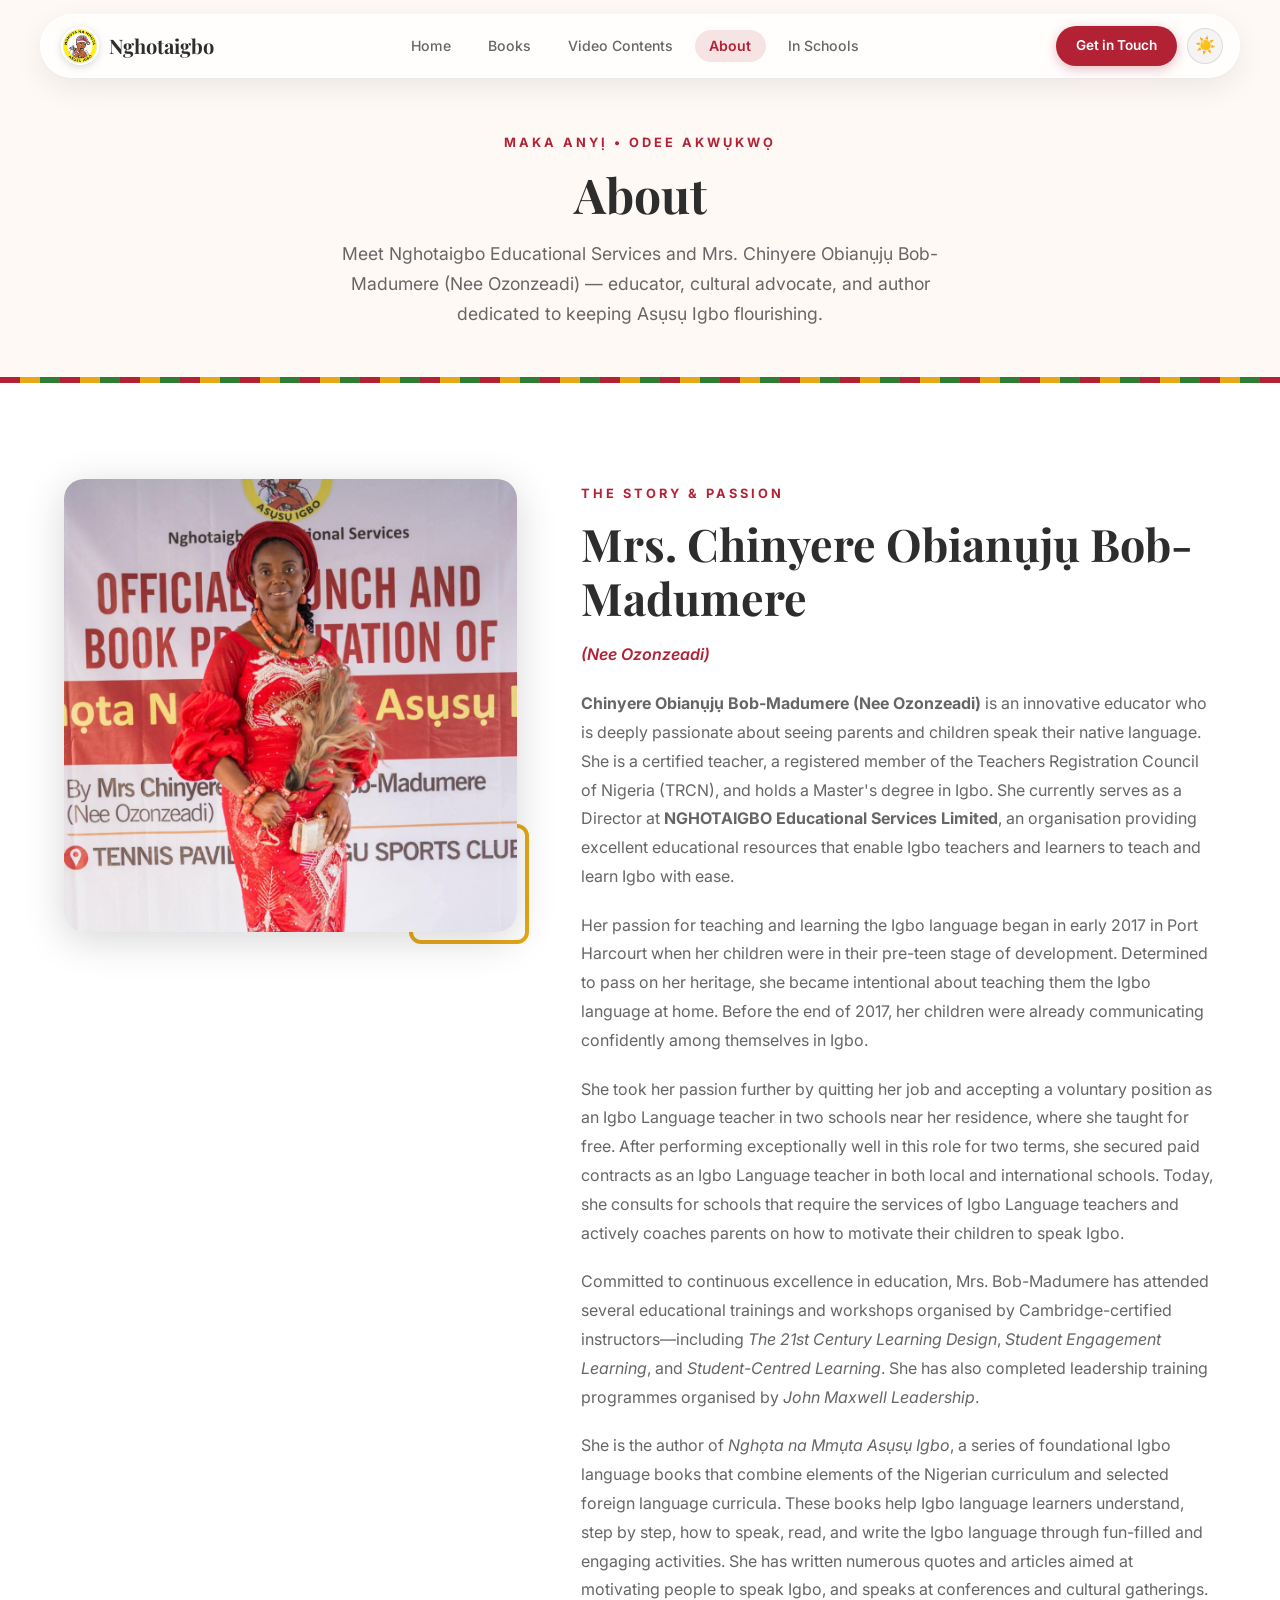
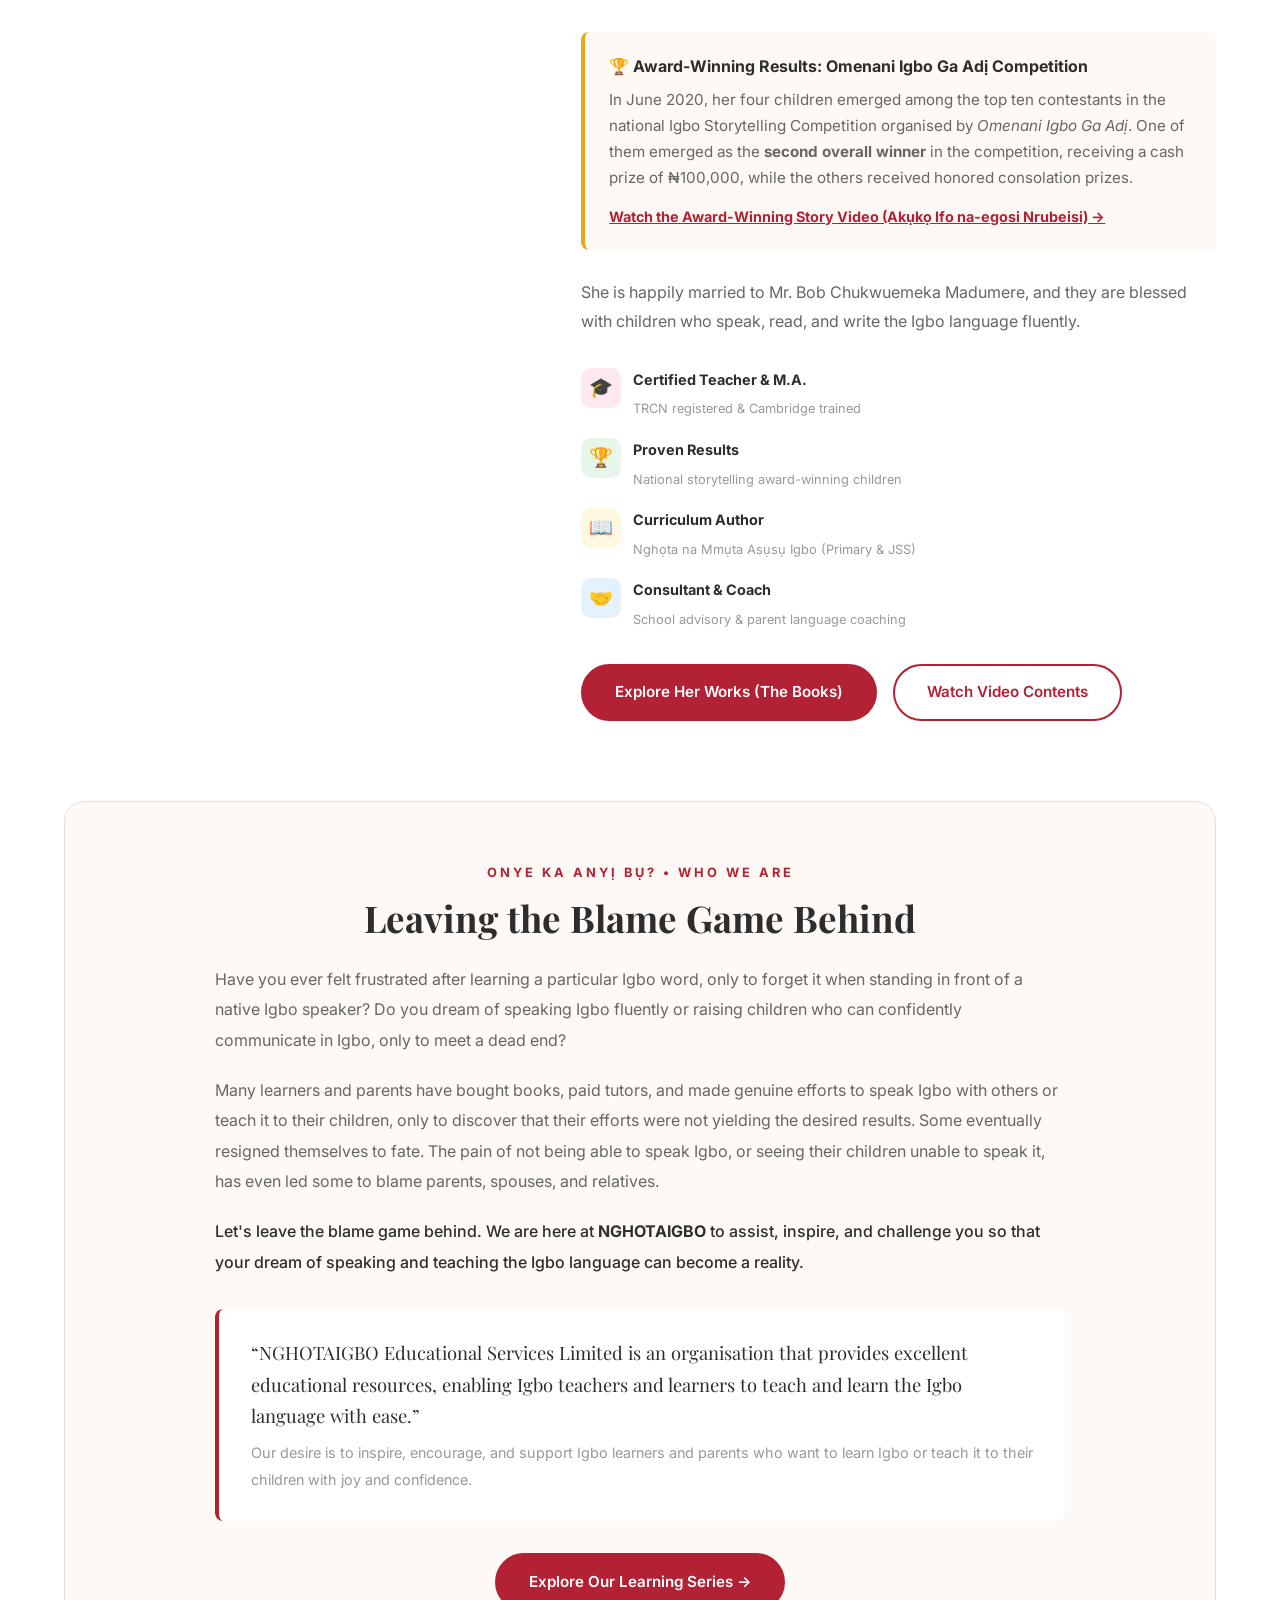
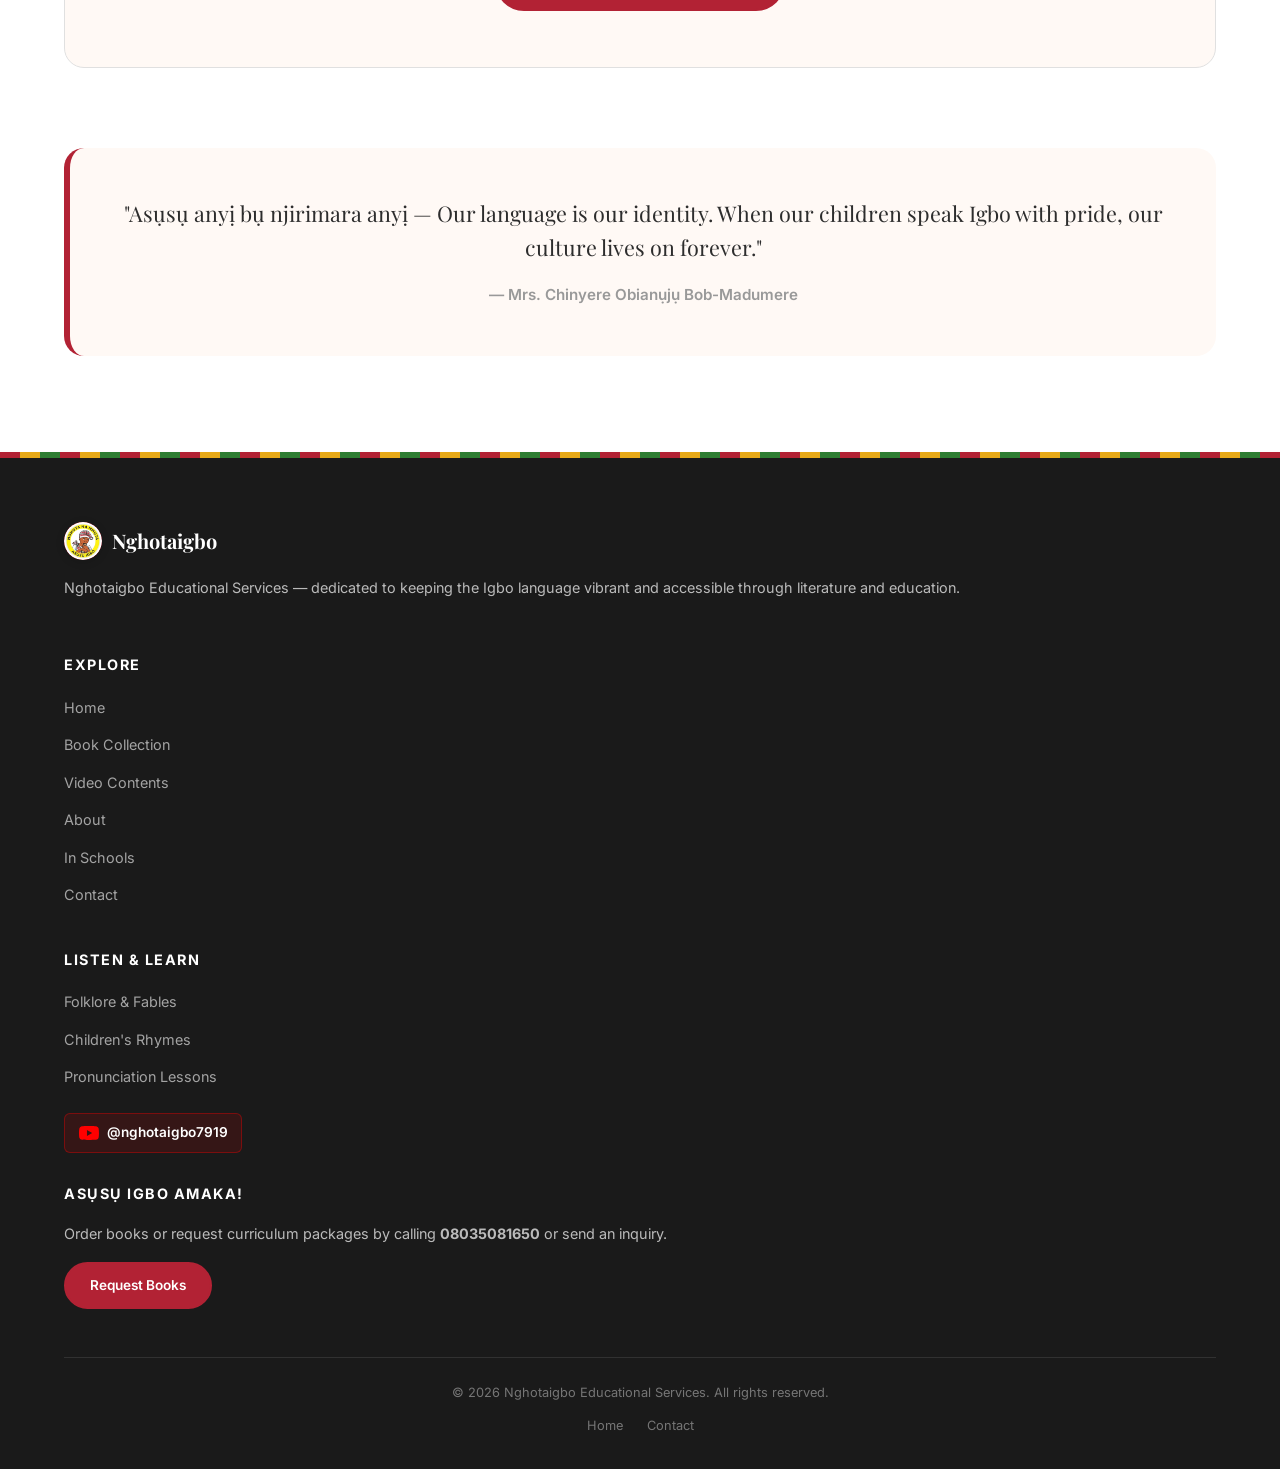
==== about.html @ 5e8aba67 "Initial commit: Nghotaigbo Educational Services official website" ====
<!DOCTYPE html>
<html lang="en">
<head>
  <meta charset="UTF-8" />
  <meta name="viewport" content="width=device-width, initial-scale=1.0" />
  <title>About — Nghotaigbo &amp; Mrs. Chinyere Obianụjụ Bob-Madumere</title>
  <meta name="description" content="About Nghotaigbo Educational Services and Mrs. Chinyere Obianụjụ Bob-Madumere, author of Nghọta na Mmụta Asụsụ Igbo." />
 
  <link rel="preconnect" href="https://fonts.googleapis.com" />
  <link rel="preconnect" href="https://fonts.gstatic.com" crossorigin />
  <link href="https://fonts.googleapis.com/css2?family=Inter:wght@400;500;600;700;800&family=Playfair+Display:ital,wght@0,500;0,700;0,800;1,500&display=swap" rel="stylesheet" />

  <link rel="stylesheet" href="css/styles.css" />
  <link rel="icon" href="images/logo.jpg" type="image/jpeg" />
</head>
<body>

  <!-- ==================== NAVIGATION ==================== -->
  <nav class="navbar" role="navigation" aria-label="Main navigation">
    <div class="nav-container">
      <a href="index.html" class="nav-logo">
        <span class="nav-logo-icon">
          <img src="images/logo.jpg" alt="Nghotaigbo Logo" />
        </span>
        <span class="nav-logo-text">Nghotaigbo</span>
      </a>

      <ul class="nav-links">
        <li><a href="index.html">Home</a></li>
        <li><a href="books.html">Books</a></li>
        <li><a href="stories.html">Video Contents</a></li>
        <li><a href="about.html" class="active">About</a></li>
        <li><a href="community.html">In Schools</a></li>
        <li class="mobile-only"><a href="contact.html" style="font-weight: 700; color: var(--color-primary);">Get in Touch &rarr;</a></li>
      </ul>

      <div class="nav-actions">
        <a href="contact.html" class="nav-cta-btn">Get in Touch</a>
        <button class="theme-toggle" id="themeToggle" aria-label="Toggle dark/light theme" title="Toggle theme">
          <span class="icon-sun">☀️</span>
          <span class="icon-moon">🌙</span>
        </button>
        <button class="hamburger" aria-label="Toggle navigation" aria-expanded="false">
          <span></span>
          <span></span>
          <span></span>
        </button>
      </div>
    </div>
  </nav>

  <div class="mobile-overlay"></div>

  <!-- ==================== PAGE HEADER ==================== -->
  <header class="page-header">
    <div class="container">
      <span class="section-label">Maka Anyị • Odee Akwụkwọ</span>
      <h1 class="section-title">About</h1>
      <p class="section-subtitle">
        Meet Nghotaigbo Educational Services and Mrs. Chinyere Obianụjụ Bob-Madumere (Nee Ozonzeadi) — educator, cultural advocate, and author dedicated to keeping Asụsụ Igbo flourishing.
      </p>
    </div>
  </header>

  <div class="igbo-pattern"></div>

  <!-- ==================== MAIN BIOGRAPHY ==================== -->
  <section class="about-section">
    <div class="container">
      <div class="about-grid">

        <div class="about-image-wrapper reveal">
          <img class="about-image" src="images/author.jpg" alt="Mrs. Chinyere Obianụjụ Bob-Madumere at the official book launch" />
          <div class="about-image-accent"></div>
        </div>

        <div class="about-content">
          <span class="section-label reveal">The Story &amp; Passion</span>
          <h2 class="section-title reveal">Mrs. Chinyere Obianụjụ Bob-Madumere</h2>
          <p class="reveal" style="font-style: italic; color: var(--color-primary); font-weight: 600; margin-top: -0.5rem;">
            (Nee Ozonzeadi)
          </p>

          <p class="reveal">
            <strong>Chinyere Obianụjụ Bob-Madumere (Nee Ozonzeadi)</strong> is an innovative educator who is deeply passionate about seeing parents and children speak their native language. She is a certified teacher, a registered member of the Teachers Registration Council of Nigeria (TRCN), and holds a Master's degree in Igbo. She currently serves as a Director at <strong>NGHOTAIGBO Educational Services Limited</strong>, an organisation providing excellent educational resources that enable Igbo teachers and learners to teach and learn Igbo with ease.
          </p>

          <p class="reveal">
            Her passion for teaching and learning the Igbo language began in early 2017 in Port Harcourt when her children were in their pre-teen stage of development. Determined to pass on her heritage, she became intentional about teaching them the Igbo language at home. Before the end of 2017, her children were already communicating confidently among themselves in Igbo.
          </p>

          <p class="reveal">
            She took her passion further by quitting her job and accepting a voluntary position as an Igbo Language teacher in two schools near her residence, where she taught for free. After performing exceptionally well in this role for two terms, she secured paid contracts as an Igbo Language teacher in both local and international schools. Today, she consults for schools that require the services of Igbo Language teachers and actively coaches parents on how to motivate their children to speak Igbo.
          </p>

          <p class="reveal">
            Committed to continuous excellence in education, Mrs. Bob-Madumere has attended several educational trainings and workshops organised by Cambridge-certified instructors—including <em>The 21st Century Learning Design</em>, <em>Student Engagement Learning</em>, and <em>Student-Centred Learning</em>. She has also completed leadership training programmes organised by <em>John Maxwell Leadership</em>.
          </p>

          <p class="reveal">
            She is the author of <em>Nghọta na Mmụta Asụsụ Igbo</em>, a series of foundational Igbo language books that combine elements of the Nigerian curriculum and selected foreign language curricula. These books help Igbo language learners understand, step by step, how to speak, read, and write the Igbo language through fun-filled and engaging activities. She has written numerous quotes and articles aimed at motivating people to speak Igbo, and speaks at conferences and cultural gatherings.
          </p>

          <div class="reveal" style="background: var(--color-bg-warm); border-left: 4px solid var(--color-accent); padding: 1.25rem 1.5rem; border-radius: var(--radius-sm); margin: 1.75rem 0;">
            <p style="font-weight: 700; color: var(--color-text); margin-bottom: 0.4rem;">
              🏆 Award-Winning Results: Omenani Igbo Ga Adị Competition
            </p>
            <p style="font-size: 0.95rem; line-height: 1.7; color: var(--color-text-light); margin-bottom: 0.75rem;">
              In June 2020, her four children emerged among the top ten contestants in the national Igbo Storytelling Competition organised by <em>Omenani Igbo Ga Adị</em>. One of them emerged as the <strong>second overall winner</strong> in the competition, receiving a cash prize of ₦100,000, while the others received honored consolation prizes.
            </p>
            <a href="https://youtu.be/cVKBG9FveQg" target="_blank" rel="noopener" style="display: inline-flex; align-items: center; gap: 6px; color: var(--color-primary); font-weight: 700; font-size: 0.9rem; text-decoration: underline;">
              Watch the Award-Winning Story Video (Akụkọ Ifo na-egosi Nrubeisi) &rarr;
            </a>
          </div>

          <p class="reveal">
            She is happily married to Mr. Bob Chukwuemeka Madumere, and they are blessed with children who speak, read, and write the Igbo language fluently.
          </p>

          <!-- Core Highlights -->
          <div class="about-highlights reveal">
            <div class="highlight-item">
              <div class="highlight-icon red">🎓</div>
              <div class="highlight-text">
                <strong>Certified Teacher &amp; M.A.</strong>
                <span>TRCN registered &amp; Cambridge trained</span>
              </div>
            </div>
            <div class="highlight-item">
              <div class="highlight-icon green">🏆</div>
              <div class="highlight-text">
                <strong>Proven Results</strong>
                <span>National storytelling award-winning children</span>
              </div>
            </div>
            <div class="highlight-item">
              <div class="highlight-icon gold">📖</div>
              <div class="highlight-text">
                <strong>Curriculum Author</strong>
                <span>Nghọta na Mmụta Asụsụ Igbo (Primary &amp; JSS)</span>
              </div>
            </div>
            <div class="highlight-item">
              <div class="highlight-icon blue">🤝</div>
              <div class="highlight-text">
                <strong>Consultant &amp; Coach</strong>
                <span>School advisory &amp; parent language coaching</span>
              </div>
            </div>
          </div>

          <div style="display: flex; gap: 1rem; flex-wrap: wrap; margin-top: 1.5rem;" class="reveal">
            <a href="books.html" class="btn btn-primary">Explore Her Works (The Books)</a>
            <a href="stories.html" class="btn btn-outline">Watch Video Contents</a>
          </div>
        </div>

      </div>

      <!-- Who We Are / Mission Section within About -->
      <div style="margin-top: 5rem; background: var(--color-bg-warm); border: 1.5px solid var(--color-border); border-radius: var(--radius-lg); padding: 3.5rem 2.5rem;" class="reveal">
        <div style="max-width: 850px; margin: 0 auto; text-align: center;">
          <span class="section-label">Onye Ka Anyị Bụ? • Who We Are</span>
          <h2 style="font-size: clamp(1.6rem, 3.5vw, 2.3rem); margin-bottom: 1.5rem;">Leaving the Blame Game Behind</h2>
          
          <div style="text-align: left; font-size: 1rem; line-height: 1.9; color: var(--color-text-light); margin-bottom: 2rem;">
            <p style="margin-bottom: 1.25rem;">
              Have you ever felt frustrated after learning a particular Igbo word, only to forget it when standing in front of a native Igbo speaker? Do you dream of speaking Igbo fluently or raising children who can confidently communicate in Igbo, only to meet a dead end?
            </p>
            <p style="margin-bottom: 1.25rem;">
              Many learners and parents have bought books, paid tutors, and made genuine efforts to speak Igbo with others or teach it to their children, only to discover that their efforts were not yielding the desired results. Some eventually resigned themselves to fate. The pain of not being able to speak Igbo, or seeing their children unable to speak it, has even led some to blame parents, spouses, and relatives.
            </p>
            <p style="margin-bottom: 1.25rem; font-weight: 500; color: var(--color-text);">
              Let's leave the blame game behind. We are here at <strong>NGHOTAIGBO</strong> to assist, inspire, and challenge you so that your dream of speaking and teaching the Igbo language can become a reality.
            </p>
          </div>

          <div style="background: var(--color-bg-card); border-left: 4px solid var(--color-primary); padding: 1.75rem 2rem; border-radius: var(--radius-sm); margin-bottom: 2rem; text-align: left;">
            <p style="font-family: var(--font-heading); font-size: 1.15rem; line-height: 1.7; color: var(--color-text); margin-bottom: 0.5rem;">
              &ldquo;NGHOTAIGBO Educational Services Limited is an organisation that provides excellent educational resources, enabling Igbo teachers and learners to teach and learn the Igbo language with ease.&rdquo;
            </p>
            <span style="font-size: 0.9rem; color: var(--color-text-muted);">
              Our desire is to inspire, encourage, and support Igbo learners and parents who want to learn Igbo or teach it to their children with joy and confidence.
            </span>
          </div>

          <a href="books.html" class="btn btn-primary">Explore Our Learning Series &rarr;</a>
        </div>
      </div>

      <!-- Philosophy Quote Box -->
      <div style="margin-top: 5rem; padding: 3rem; background: var(--color-bg-warm); border-radius: var(--radius-lg); border-left: 6px solid var(--color-primary); text-align: center;" class="reveal">
        <blockquote style="font-family: var(--font-heading); font-size: 1.35rem; line-height: 1.6; color: var(--color-text); margin-bottom: 1rem;">
          "Asụsụ anyị bụ njirimara anyị — Our language is our identity. When our children speak Igbo with pride, our culture lives on forever."
        </blockquote>
        <cite style="font-style: normal; font-weight: 600; color: var(--color-text-muted); font-size: 0.95rem;">
          — Mrs. Chinyere Obianụjụ Bob-Madumere
        </cite>
      </div>

    </div>
  </section>

  <!-- ==================== FOOTER ==================== -->
  <div class="igbo-pattern"></div>

  <footer class="footer">
    <div class="container">
      <div class="footer-grid">
        <div class="footer-brand">
          <a href="index.html" class="nav-logo">
            <span class="nav-logo-icon">
              <img src="images/logo.jpg" alt="Nghotaigbo Logo" />
            </span>
            Nghotaigbo
          </a>
          <p>
            Nghotaigbo Educational Services — dedicated to keeping the Igbo language vibrant and accessible through literature and education.
          </p>
        </div>

        <div>
          <h4>Explore</h4>
          <ul class="footer-links">
            <li><a href="index.html">Home</a></li>
            <li><a href="books.html">Book Collection</a></li>
            <li><a href="stories.html">Video Contents</a></li>
            <li><a href="about.html">About</a></li>
            <li><a href="community.html">In Schools</a></li>
            <li><a href="contact.html">Contact</a></li>
          </ul>
        </div>

        <div>
          <h4>Listen &amp; Learn</h4>
          <ul class="footer-links">
            <li><a href="stories.html">Folklore &amp; Fables</a></li>
            <li><a href="stories.html">Children's Rhymes</a></li>
            <li><a href="stories.html">Pronunciation Lessons</a></li>
          </ul>
          <a href="http://www.youtube.com/@nghotaigbo7919" target="_blank" rel="noopener" class="footer-yt-btn" aria-label="Visit YouTube Channel @nghotaigbo7919">
            <svg viewBox="0 0 24 24"><path d="M23.498 6.186a3.016 3.016 0 0 0-2.122-2.136C19.505 3.545 12 3.545 12 3.545s-7.505 0-9.377.505A3.017 3.017 0 0 0 .502 6.186C0 8.07 0 12 0 12s0 3.93.502 5.814a3.016 3.016 0 0 0 2.122 2.136c1.871.505 9.376.505 9.376.505s7.505 0 9.377-.505a3.015 3.015 0 0 0 2.122-2.136C24 15.93 24 12 24 12s0-3.93-.502-5.814zM9.545 15.568V8.432L15.818 12l-6.273 3.568z"/></svg>
            <span>@nghotaigbo7919</span>
          </a>
        </div>

        <div class="footer-newsletter">
          <h4>Asụsụ Igbo Amaka!</h4>
          <p>Order books or request curriculum packages by calling <strong>08035081650</strong> or send an inquiry.</p>
          <a href="contact.html?inquiry=BookPurchase" class="btn btn-primary" style="padding: 0.6rem 1.5rem; font-size: 0.85rem;">
            Request Books
          </a>
        </div>
      </div>

      <div class="footer-bottom">
        <span>&copy; 2026 Nghotaigbo Educational Services. All rights reserved.</span>
        <div class="footer-bottom-links">
          <a href="index.html">Home</a>
          <a href="contact.html">Contact</a>
        </div>
      </div>
    </div>
  </footer>

  <button class="back-to-top" aria-label="Back to top">↑</button>
  <script src="js/main.js"></script>

</body>
</html>
---- css/styles.css ----
/* ============================================
   Nghọta na Mmụta Asụsụ Igbo — Master Styles
   Multi-page responsive site with dark mode
   ============================================ */

/* ---------- CSS Custom Properties ---------- */
:root {
  /* Light theme (default) */
  --color-primary: #B22234;
  --color-primary-dark: #8B1A1A;
  --color-primary-light: #E8536A;
  --color-secondary: #2E7D32;
  --color-secondary-light: #4CAF50;
  --color-accent: #E6A817;
  --color-accent-light: #FFD54F;

  --color-bg: #FFFFFF;
  --color-bg-warm: #FFF9F5;
  --color-bg-section: #FAFAFA;
  --color-bg-card: #FFFFFF;
  --color-text: #2D2D2D;
  --color-text-light: #666666;
  --color-text-muted: #999999;
  --color-border: #E0E0E0;

  --color-book-pink: #D81B78;
  --color-book-green: #5BA829;
  --color-book-blue: #1565C0;

  --font-heading: 'Playfair Display', Georgia, 'Times New Roman', serif;
  --font-body: 'Inter', -apple-system, BlinkMacSystemFont, 'Segoe UI', Roboto, sans-serif;

  --shadow-sm: 0 2px 8px rgba(0,0,0,0.08);
  --shadow-md: 0 4px 20px rgba(0,0,0,0.12);
  --shadow-lg: 0 8px 40px rgba(0,0,0,0.16);
  --shadow-xl: 0 16px 60px rgba(0,0,0,0.2);

  --radius-sm: 8px;
  --radius-md: 12px;
  --radius-lg: 20px;
  --radius-xl: 32px;

  --transition: 0.3s cubic-bezier(0.4, 0, 0.2, 1);
  --container-max: 1200px;
  --nav-height: 88px;
}

/* ---------- Dark Theme (Warm Brown) ---------- */
[data-theme="dark"] {
  --color-bg: #1A1210;
  --color-bg-warm: #211810;
  --color-bg-section: #1E1510;
  --color-bg-card: #2A1E17;
  --color-text: #F0E6DC;
  --color-text-light: #C8B8A8;
  --color-text-muted: #8C7B6A;
  --color-border: #3D2E22;

  --shadow-sm: 0 2px 8px rgba(0,0,0,0.3);
  --shadow-md: 0 4px 20px rgba(0,0,0,0.4);
  --shadow-lg: 0 8px 40px rgba(0,0,0,0.5);
  --shadow-xl: 0 16px 60px rgba(0,0,0,0.6);
}

[data-theme="dark"] .nav-logo {
  color: var(--color-text);
}

[data-theme="dark"] .hamburger span {
  background: var(--color-text);
}

[data-theme="dark"] .hero-badge {
  background: rgba(230, 168, 23, 0.12);
  border-color: rgba(230, 168, 23, 0.25);
  color: var(--color-accent);
}

[data-theme="dark"] .footer {
  background: #110D0A;
}

[data-theme="dark"] .igbo-pattern {
  opacity: 0.7;
}

[data-theme="dark"] .book-card-image,
[data-theme="dark"] .book-card:nth-child(1) .book-card-image,
[data-theme="dark"] .book-card:nth-child(2) .book-card-image,
[data-theme="dark"] .book-card:nth-child(3) .book-card-image,
[data-theme="dark"] .book-card:nth-child(n) .book-card-image {
  background: linear-gradient(135deg, #2A1E17, #352620) !important;
}

[data-theme="dark"] .highlight-icon.red,
[data-theme="dark"] .highlight-icon.green,
[data-theme="dark"] .highlight-icon.gold,
[data-theme="dark"] .highlight-icon.blue {
  background: rgba(255,255,255,0.08);
}

[data-theme="dark"] .community-card-icon,
[data-theme="dark"] .community-card:nth-child(1) .community-card-icon,
[data-theme="dark"] .community-card:nth-child(2) .community-card-icon,
[data-theme="dark"] .community-card:nth-child(3) .community-card-icon {
  background: rgba(255,255,255,0.08) !important;
}

[data-theme="dark"] .gallery-filter-btn {
  background: var(--color-bg-card);
  border-color: var(--color-border);
  color: var(--color-text-light);
}

[data-theme="dark"] .gallery-filter-btn.active {
  background: var(--color-accent);
  border-color: var(--color-accent);
  color: #1A1210;
}

[data-theme="dark"] .contact-form {
  background: var(--color-bg-card);
  border-color: var(--color-border);
}

[data-theme="dark"] .form-group input,
[data-theme="dark"] .form-group textarea,
[data-theme="dark"] .form-group select {
  background: var(--color-bg);
  border-color: var(--color-border);
  color: var(--color-text);
}

/* Universal Button Overrides in Dark Mode — GUARANTEE CONTRAST & NATURAL TONE */
.btn-primary,
a.btn-primary,
button.btn-primary,
.btn-youtube,
a.btn-youtube,
.form-submit,
button.form-submit {
  color: #FFFFFF !important;
}

[data-theme="dark"] .btn-primary,
[data-theme="dark"] a.btn-primary,
[data-theme="dark"] button.btn-primary,
[data-theme="dark"] .btn-youtube,
[data-theme="dark"] a.btn-youtube,
[data-theme="dark"] .form-submit,
[data-theme="dark"] button.form-submit {
  background: #9E2230 !important;
  color: #FFFFFF !important;
  border-color: #9E2230 !important;
  box-shadow: 0 2px 6px rgba(0, 0, 0, 0.4) !important;
}

.btn-primary:hover,
a.btn-primary:hover,
button.btn-primary:hover,
.btn-youtube:hover,
a.btn-youtube:hover,
.form-submit:hover,
button.form-submit:hover {
  color: #FFFFFF !important;
}

[data-theme="dark"] .btn-primary:hover,
[data-theme="dark"] a.btn-primary:hover,
[data-theme="dark"] button.btn-primary:hover,
[data-theme="dark"] .btn-youtube:hover,
[data-theme="dark"] a.btn-youtube:hover,
[data-theme="dark"] .form-submit:hover,
[data-theme="dark"] button.form-submit:hover {
  background: #841B26 !important;
  border-color: #841B26 !important;
  color: #FFFFFF !important;
  box-shadow: 0 4px 12px rgba(0, 0, 0, 0.6) !important;
}

[data-theme="dark"] .btn-accent,
[data-theme="dark"] a.btn-accent {
  background: var(--color-accent) !important;
  color: #1A1210 !important;
  border-color: var(--color-accent) !important;
  font-weight: 700 !important;
}

[data-theme="dark"] .btn-white,
[data-theme="dark"] a.btn-white {
  background: #FFFFFF !important;
  color: #B22234 !important;
  border-color: #FFFFFF !important;
  font-weight: 700 !important;
}

[data-theme="dark"] .btn-outline,
[data-theme="dark"] a.btn-outline {
  color: var(--color-accent) !important;
  border-color: var(--color-accent) !important;
}

/* ---------- Reset & Base ---------- */
*, *::before, *::after {
  margin: 0; padding: 0; box-sizing: border-box;
}

html {
  scroll-behavior: smooth;
  scroll-padding-top: var(--nav-height);
  font-size: 16px;
}

body {
  font-family: var(--font-body);
  color: var(--color-text);
  background-color: var(--color-bg);
  line-height: 1.7;
  overflow-x: hidden;
  -webkit-font-smoothing: antialiased;
  transition: background-color 0.4s ease, color 0.4s ease;
}

img { max-width: 100%; height: auto; display: block; }

a {
  color: var(--color-primary);
  text-decoration: none;
  transition: color var(--transition);
}
a:hover { color: var(--color-primary-dark); }

[data-theme="dark"] a { color: var(--color-accent); }
[data-theme="dark"] a:hover { color: var(--color-accent-light); }

h1, h2, h3, h4, h5 {
  font-family: var(--font-heading);
  line-height: 1.2;
  color: var(--color-text);
}

.container {
  width: 90%;
  max-width: var(--container-max);
  margin: 0 auto;
}

/* ---------- Utility ---------- */
.section-label {
  display: inline-block;
  font-family: var(--font-body);
  font-size: 0.8rem;
  font-weight: 700;
  letter-spacing: 3px;
  text-transform: uppercase;
  color: var(--color-primary);
  margin-bottom: 0.75rem;
}

[data-theme="dark"] .section-label {
  color: var(--color-accent);
}

.section-title {
  font-size: clamp(1.8rem, 4vw, 2.8rem);
  margin-bottom: 1rem;
}

.section-subtitle {
  font-size: 1.1rem;
  color: var(--color-text-light);
  max-width: 600px;
  margin-bottom: 2.5rem;
}

.page-header {
  padding: 8rem 0 3rem;
  text-align: center;
  background: var(--color-bg-warm);
}

.page-header .section-title {
  font-size: clamp(2rem, 5vw, 3rem);
}

.page-header .section-subtitle {
  margin-left: auto;
  margin-right: auto;
  margin-bottom: 0;
}

/* ---------- Buttons ---------- */
.btn {
  display: inline-flex;
  align-items: center;
  justify-content: center;
  gap: 0.5rem;
  padding: 0.85rem 2rem;
  border-radius: 50px;
  font-family: var(--font-body);
  font-size: 0.95rem;
  font-weight: 600;
  cursor: pointer;
  border: 2px solid transparent;
  transition: all var(--transition);
  text-decoration: none;
  white-space: nowrap;
}

.btn-primary,
a.btn-primary {
  background: var(--color-primary) !important;
  color: #FFFFFF !important;
  border-color: var(--color-primary) !important;
}
.btn-primary:hover,
a.btn-primary:hover {
  background: var(--color-primary-dark) !important;
  border-color: var(--color-primary-dark) !important;
  color: #FFFFFF !important;
  transform: translateY(-2px);
  box-shadow: 0 6px 20px rgba(178, 34, 52, 0.35);
}

.btn-outline,
a.btn-outline {
  background: transparent !important;
  color: var(--color-primary) !important;
  border-color: var(--color-primary) !important;
}
.btn-outline:hover,
a.btn-outline:hover {
  background: var(--color-primary) !important;
  color: #FFFFFF !important;
  transform: translateY(-2px);
  box-shadow: var(--shadow-md);
}

[data-theme="dark"] .btn-outline,
[data-theme="dark"] a.btn-outline {
  color: var(--color-accent) !important;
  border-color: var(--color-accent) !important;
}
[data-theme="dark"] .btn-outline:hover,
[data-theme="dark"] a.btn-outline:hover {
  background: var(--color-accent) !important;
  color: #1A1210 !important;
}

.btn-accent,
a.btn-accent {
  background: var(--color-accent) !important;
  color: #1A1210 !important; /* Bold dark text on gold button! */
  border-color: var(--color-accent) !important;
  font-weight: 700 !important;
}
.btn-accent:hover,
a.btn-accent:hover {
  background: #D48806 !important;
  border-color: #D48806 !important;
  color: #1A1210 !important;
  transform: translateY(-2px);
  box-shadow: 0 6px 20px rgba(230, 168, 23, 0.35);
}

.btn-white,
a.btn-white {
  background: #FFFFFF !important;
  color: var(--color-primary) !important;
  border-color: #FFFFFF !important;
  font-weight: 700 !important;
}
.btn-white:hover,
a.btn-white:hover {
  background: #FFF5F5 !important;
  color: var(--color-primary-dark) !important;
  transform: translateY(-2px);
  box-shadow: 0 6px 20px rgba(0, 0, 0, 0.15);
}

.btn-icon {
  width: 20px; height: 20px;
}

/* Reveal animations */
.reveal {
  opacity: 0;
  transform: translateY(30px);
  transition: opacity 0.7s ease, transform 0.7s ease;
}
.reveal.visible {
  opacity: 1;
  transform: translateY(0);
}
.reveal-delay-1 { transition-delay: 0.15s; }
.reveal-delay-2 { transition-delay: 0.3s; }
.reveal-delay-3 { transition-delay: 0.45s; }
.reveal-delay-4 { transition-delay: 0.6s; }

/* Igbo pattern strip */
.igbo-pattern {
  width: 100%; height: 6px;
  background: repeating-linear-gradient(90deg,
    var(--color-primary) 0px, var(--color-primary) 20px,
    var(--color-accent) 20px, var(--color-accent) 40px,
    var(--color-secondary) 40px, var(--color-secondary) 60px
  );
}

/* ---------- Floating Glassmorphism Navigation ---------- */
.navbar {
  position: fixed;
  top: 14px;
  left: 0;
  right: 0;
  width: calc(100% - 2.5rem);
  max-width: 1200px;
  margin: 0 auto;
  height: 64px;
  border-radius: 9999px;
  background: rgba(255, 255, 255, 0.78);
  backdrop-filter: blur(20px) saturate(180%);
  -webkit-backdrop-filter: blur(20px) saturate(180%);
  border: 1px solid rgba(255, 255, 255, 0.75);
  box-shadow: 0 10px 30px rgba(0, 0, 0, 0.07), 0 1px 3px rgba(0, 0, 0, 0.03);
  z-index: 1000;
  transition: all var(--transition);
}

[data-theme="dark"] .navbar {
  background: rgba(33, 24, 20, 0.75);
  border: 1px solid rgba(255, 255, 255, 0.12);
  box-shadow: 0 12px 35px rgba(0, 0, 0, 0.45), 0 1px 3px rgba(255, 255, 255, 0.04);
}

.navbar.scrolled {
  top: 8px;
  background: rgba(255, 255, 255, 0.92);
  box-shadow: 0 12px 35px rgba(0, 0, 0, 0.12);
}

[data-theme="dark"] .navbar.scrolled {
  background: rgba(28, 20, 16, 0.94);
  box-shadow: 0 14px 40px rgba(0, 0, 0, 0.6);
}

.nav-container {
  display: flex;
  align-items: center;
  justify-content: space-between;
  height: 100%;
  padding: 0 1rem 0 1.25rem;
}

.nav-logo {
  display: flex;
  align-items: center;
  gap: 0.65rem;
  font-family: var(--font-heading);
  font-size: 1.25rem;
  font-weight: 700;
  color: var(--color-text);
  text-decoration: none;
  flex-shrink: 0;
}

.nav-logo-icon {
  width: 38px;
  height: 38px;
  border-radius: 50%;
  overflow: hidden;
  display: flex;
  align-items: center;
  justify-content: center;
  box-shadow: 0 2px 8px rgba(0, 0, 0, 0.15);
  flex-shrink: 0;
  background: #FFFFFF;
}

.nav-logo-icon img {
  width: 100%;
  height: 100%;
  object-fit: cover;
  border-radius: 50%;
}

.nav-links {
  display: flex;
  align-items: center;
  gap: 0.5rem;
  list-style: none;
  margin: 0;
  padding: 0;
  background: transparent !important;
}

.nav-links a {
  font-size: 0.88rem;
  font-weight: 500;
  color: var(--color-text-light);
  padding: 0.45rem 0.9rem;
  border-radius: 50px;
  transition: all var(--transition);
  text-decoration: none;
  white-space: nowrap;
}

.nav-links a:hover {
  color: var(--color-primary);
  background: rgba(178, 34, 52, 0.08);
}

.nav-links a.active {
  color: var(--color-primary);
  background: rgba(178, 34, 52, 0.12);
  font-weight: 600;
}

[data-theme="dark"] .nav-links a {
  color: var(--color-text-light);
}

[data-theme="dark"] .nav-links a:hover {
  color: var(--color-accent);
  background: rgba(230, 168, 23, 0.12);
}

[data-theme="dark"] .nav-links a.active {
  color: var(--color-accent);
  background: rgba(230, 168, 23, 0.18);
  font-weight: 600;
}

.nav-actions {
  display: flex;
  align-items: center;
  gap: 0.65rem;
  flex-shrink: 0;
}

.nav-cta-btn {
  display: inline-flex;
  align-items: center;
  justify-content: center;
  padding: 0.5rem 1.25rem;
  border-radius: 50px;
  font-size: 0.85rem;
  font-weight: 600;
  text-decoration: none;
  white-space: nowrap;
  background: var(--color-primary);
  color: #FFFFFF !important;
  box-shadow: 0 3px 12px rgba(178, 34, 52, 0.3);
  transition: all var(--transition);
}

.nav-cta-btn:hover {
  background: var(--color-primary-dark);
  color: #FFFFFF !important;
  transform: translateY(-1px);
  box-shadow: 0 5px 16px rgba(178, 34, 52, 0.4);
}

[data-theme="dark"] .nav-cta-btn {
  background: var(--color-accent);
  color: #1A1210 !important;
  box-shadow: 0 3px 12px rgba(230, 168, 23, 0.35);
}

[data-theme="dark"] .nav-cta-btn:hover {
  background: #D48806;
  color: #1A1210 !important;
}

/* Glassy Theme Toggle Button */
.theme-toggle {
  width: 36px;
  height: 36px;
  border-radius: 50%;
  border: 1px solid rgba(0, 0, 0, 0.1);
  background: rgba(0, 0, 0, 0.04);
  cursor: pointer;
  display: flex;
  align-items: center;
  justify-content: center;
  font-size: 1.05rem;
  transition: all var(--transition);
  color: var(--color-text);
  flex-shrink: 0;
}

.theme-toggle:hover {
  border-color: var(--color-accent);
  background: rgba(230, 168, 23, 0.15);
  transform: rotate(20deg);
}

.theme-toggle .icon-sun,
.theme-toggle .icon-moon { display: none; }
.theme-toggle .icon-sun { display: inline; }

[data-theme="dark"] .theme-toggle {
  border: 1px solid rgba(255, 255, 255, 0.15);
  background: rgba(255, 255, 255, 0.08);
}

[data-theme="dark"] .theme-toggle:hover {
  border-color: var(--color-accent);
  background: rgba(230, 168, 23, 0.2);
}

[data-theme="dark"] .theme-toggle .icon-sun { display: none; }
[data-theme="dark"] .theme-toggle .icon-moon { display: inline; }

/* Hamburger */
.hamburger {
  display: none;
  flex-direction: column;
  gap: 5px;
  cursor: pointer;
  background: none; border: none;
  padding: 4px;
  z-index: 1001;
}

.hamburger span {
  display: block;
  width: 22px; height: 2px;
  background: var(--color-text);
  border-radius: 2px;
  transition: all var(--transition);
}

.hamburger.active span:nth-child(1) { transform: rotate(45deg) translate(5px, 5px); }
.hamburger.active span:nth-child(2) { opacity: 0; }
.hamburger.active span:nth-child(3) { transform: rotate(-45deg) translate(5px, -5px); }

.mobile-overlay {
  display: none;
  position: fixed; inset: 0;
  background: rgba(0,0,0,0.5);
  z-index: 998;
  opacity: 0;
  transition: opacity var(--transition);
}
.mobile-overlay.active { opacity: 1; }

/* ---------- Hero Section ---------- */
.hero {
  min-height: 100vh;
  display: flex;
  align-items: center;
  padding-top: calc(var(--nav-height) + 1.5rem);
  background: var(--color-bg);
  position: relative;
  overflow: hidden;
}

.hero::before {
  content: '';
  position: absolute;
  top: -40%; right: -20%;
  width: 700px; height: 700px;
  background: radial-gradient(circle, rgba(178,34,52,0.06) 0%, transparent 70%);
  border-radius: 50%;
  pointer-events: none;
}

.hero::after {
  content: '';
  position: absolute;
  bottom: -30%; left: -15%;
  width: 500px; height: 500px;
  background: radial-gradient(circle, rgba(46,125,50,0.05) 0%, transparent 70%);
  border-radius: 50%;
  pointer-events: none;
}

[data-theme="dark"] .hero::before {
  background: radial-gradient(circle, rgba(230,168,23,0.06) 0%, transparent 70%);
}

.hero .container {
  display: grid;
  grid-template-columns: 1fr 1fr;
  gap: 4rem;
  align-items: center;
  position: relative; z-index: 1;
}

.hero-content { padding: 2rem 0; }

.hero-badge {
  display: inline-flex;
  align-items: center;
  gap: 0.5rem;
  background: var(--color-bg-warm);
  border: 1px solid #F0E0D0;
  padding: 0.45rem 1rem;
  border-radius: 50px;
  font-size: 0.8rem; font-weight: 600;
  color: var(--color-primary);
  margin-bottom: 1.5rem;
}

.hero-badge-dot {
  width: 8px; height: 8px;
  background: var(--color-secondary);
  border-radius: 50%;
  animation: pulse 2s infinite;
}

@keyframes pulse {
  0%, 100% { opacity: 1; transform: scale(1); }
  50% { opacity: 0.6; transform: scale(1.3); }
}

.hero-title {
  font-size: clamp(2.2rem, 5vw, 3.6rem);
  line-height: 1.1;
  margin-bottom: 1.5rem;
}

.hero-title .accent { color: var(--color-primary); }
.hero-title .accent-green { color: var(--color-secondary); }
[data-theme="dark"] .hero-title .accent { color: var(--color-accent); }

.hero-description {
  font-size: 1.1rem;
  color: var(--color-text-light);
  margin-bottom: 2rem;
  max-width: 500px;
  line-height: 1.8;
}

.hero-buttons {
  display: flex; gap: 1rem; flex-wrap: wrap;
  margin-bottom: 2.5rem;
}

.hero-image {
  position: relative;
  display: flex; justify-content: center; align-items: center;
}

.hero-image img {
  width: 100%; max-width: 520px;
  border-radius: var(--radius-lg);
  box-shadow: var(--shadow-xl);
  position: relative; z-index: 2;
}

.hero-image-bg {
  position: absolute;
  width: 90%; height: 90%;
  background: linear-gradient(135deg, var(--color-primary-light), var(--color-accent));
  border-radius: var(--radius-lg);
  top: 5%; left: 10%;
  opacity: 0.15;
  z-index: 1;
}

/* ---------- Preview Cards (Home Page) ---------- */
.preview-section {
  padding: 6rem 0;
}

.preview-section .section-header {
  text-align: center;
  margin-bottom: 3rem;
}

.preview-section .section-subtitle {
  margin-left: auto; margin-right: auto;
}

.preview-grid {
  display: grid;
  grid-template-columns: repeat(2, 1fr);
  gap: 2rem;
}

.preview-grid.three-col {
  grid-template-columns: repeat(3, 1fr);
}

.preview-card {
  background: var(--color-bg-card);
  border-radius: var(--radius-md);
  overflow: hidden;
  border: 1px solid var(--color-border);
  transition: all var(--transition);
  text-decoration: none;
  color: var(--color-text);
  display: flex;
  flex-direction: column;
}

.preview-card:hover {
  transform: translateY(-6px);
  box-shadow: var(--shadow-lg);
  border-color: var(--color-primary);
  color: var(--color-text);
}

[data-theme="dark"] .preview-card:hover {
  border-color: var(--color-accent);
}

.preview-card-image {
  width: 100%;
  aspect-ratio: 16 / 10;
  overflow: hidden;
  position: relative;
}

.preview-card-image img {
  width: 100%; height: 100%;
  object-fit: cover;
  transition: transform 0.5s ease;
}

.preview-card:hover .preview-card-image img {
  transform: scale(1.05);
}

.preview-card-image-placeholder {
  width: 100%; height: 100%;
  display: flex; align-items: center; justify-content: center;
  font-size: 3rem;
}

.preview-card:nth-child(1) .preview-card-image-placeholder { background: linear-gradient(135deg, #FDE8EF, #FCF0F4); }
.preview-card:nth-child(2) .preview-card-image-placeholder { background: linear-gradient(135deg, #E8F5E9, #F0F8F0); }
.preview-card:nth-child(3) .preview-card-image-placeholder { background: linear-gradient(135deg, #FFF8E1, #FFFBEF); }
.preview-card:nth-child(4) .preview-card-image-placeholder { background: linear-gradient(135deg, #E3F2FD, #EBF5FF); }

[data-theme="dark"] .preview-card-image-placeholder,
[data-theme="dark"] .preview-card:nth-child(n) .preview-card-image-placeholder {
  background: linear-gradient(135deg, #2A1E17, #352620) !important;
}

.preview-card-body {
  padding: 1.5rem;
  flex: 1;
  display: flex; flex-direction: column;
}

.preview-card-body h3 {
  font-size: 1.2rem;
  margin-bottom: 0.5rem;
}

.preview-card-body p {
  font-size: 0.9rem;
  color: var(--color-text-light);
  line-height: 1.7;
  flex: 1;
}

.preview-card-link {
  display: inline-flex;
  align-items: center;
  gap: 0.4rem;
  margin-top: 1rem;
  font-size: 0.9rem;
  font-weight: 600;
  color: var(--color-primary);
  transition: gap var(--transition);
}

.preview-card:hover .preview-card-link {
  gap: 0.7rem;
}

[data-theme="dark"] .preview-card-link {
  color: var(--color-accent);
}

/* Wide preview (full width) */
.preview-wide {
  background: var(--color-bg-card);
  border-radius: var(--radius-md);
  overflow: hidden;
  border: 1px solid var(--color-border);
  transition: all var(--transition);
  display: grid;
  grid-template-columns: 1fr 1fr;
  text-decoration: none;
  color: var(--color-text);
  margin-top: 2rem;
}

.preview-wide:hover {
  box-shadow: var(--shadow-lg);
  border-color: var(--color-primary);
  color: var(--color-text);
}

[data-theme="dark"] .preview-wide:hover {
  border-color: var(--color-accent);
}

.preview-wide .preview-card-image {
  aspect-ratio: auto;
  min-height: 280px;
}

.preview-wide .preview-card-body {
  padding: 2.5rem;
  justify-content: center;
}

.preview-wide .preview-card-body h3 {
  font-size: 1.5rem;
  margin-bottom: 0.75rem;
}

.preview-wide .preview-card-body p {
  font-size: 1rem;
}

/* ---------- Books Section / Page ---------- */
.books-section {
  padding: 6rem 0;
  background: var(--color-bg-warm);
}

.books-section .section-header {
  text-align: center;
  margin-bottom: 3.5rem;
}

.books-section .section-subtitle {
  margin-left: auto; margin-right: auto;
}

.books-grid {
  display: grid;
  grid-template-columns: repeat(auto-fill, minmax(300px, 1fr));
  gap: 2rem;
  margin-bottom: 3rem;
}

.book-card {
  background: var(--color-bg-card);
  border-radius: var(--radius-md);
  overflow: hidden;
  box-shadow: var(--shadow-sm);
  transition: all var(--transition);
  border: 1px solid var(--color-border);
}

.book-card:hover {
  transform: translateY(-8px);
  box-shadow: var(--shadow-lg);
  border-color: transparent;
}

.book-card-image {
  width: 100%;
  aspect-ratio: 3 / 4;
  overflow: hidden;
  position: relative;
  display: flex; align-items: center; justify-content: center;
  padding: 2rem;
  background: linear-gradient(135deg, #FDE8EF, #FCF0F4);
}

.book-card-image .book-mockup {
  width: 70%; height: auto;
  border-radius: 4px;
  box-shadow: var(--shadow-md);
  transition: transform var(--transition);
}

.book-card-image .book-mockup-1 {
  width: 82% !important;
  height: 88% !important;
  object-fit: cover;
  object-position: 4% center;
  border-radius: 6px;
  box-shadow: 0 10px 25px rgba(216, 27, 120, 0.28);
}

.book-card-image .book-mockup-2 {
  width: 82% !important;
  height: 88% !important;
  object-fit: cover;
  object-position: 49% center;
  border-radius: 6px;
  box-shadow: 0 10px 25px rgba(91, 168, 41, 0.28);
}

.book-card-image .book-mockup-3 {
  width: 82% !important;
  height: 88% !important;
  object-fit: cover;
  object-position: 96% center;
  border-radius: 6px;
  box-shadow: 0 10px 25px rgba(21, 101, 192, 0.28);
}

.book-card:hover .book-mockup {
  transform: scale(1.05) rotate(-2deg);
}

.book-level-badge {
  position: absolute;
  top: 1rem; left: 1rem;
  padding: 0.3rem 0.8rem;
  border-radius: 50px;
  font-size: 0.75rem; font-weight: 700;
  color: #fff;
  background: var(--color-primary);
}

.book-card-body { padding: 1.5rem; }

.book-card-title {
  font-family: var(--font-heading);
  font-size: 1.2rem;
  margin-bottom: 0.5rem;
}

.book-card-desc {
  font-size: 0.9rem;
  color: var(--color-text-light);
  margin-bottom: 1rem;
  line-height: 1.6;
}

.book-card-footer {
  display: flex;
  align-items: center;
  justify-content: space-between;
}

.book-card-author {
  font-size: 0.8rem;
  color: var(--color-text-muted);
}

.book-card-link {
  font-size: 0.85rem; font-weight: 600;
  color: var(--color-primary);
  display: inline-flex; align-items: center; gap: 0.3rem;
}
.book-card-link:hover { gap: 0.6rem; }

[data-theme="dark"] .book-card-link {
  color: var(--color-accent);
}

/* ---------- About Section ---------- */
.about-section {
  padding: 6rem 0;
  background: var(--color-bg);
}

.about-grid {
  display: grid;
  grid-template-columns: 5fr 7fr;
  gap: 4rem;
  align-items: flex-start;
}

.about-image-wrapper {
  position: sticky;
  top: calc(var(--nav-height) + 1.5rem);
}

.about-image {
  border-radius: var(--radius-lg);
  box-shadow: var(--shadow-lg);
  width: 100%;
  object-fit: cover;
}

.about-image-accent {
  position: absolute;
  bottom: -12px; right: -12px;
  width: 120px; height: 120px;
  border: 4px solid var(--color-accent);
  border-radius: var(--radius-md);
  z-index: -1;
}

.about-content h2 { margin-bottom: 1.5rem; }

.about-content p {
  color: var(--color-text-light);
  margin-bottom: 1.25rem;
  line-height: 1.8;
}

.about-highlights {
  display: grid;
  grid-template-columns: 1fr 1fr;
  gap: 1rem;
  margin: 2rem 0;
}

.highlight-item {
  display: flex;
  align-items: flex-start;
  gap: 0.75rem;
}

.highlight-icon {
  width: 40px; height: 40px; min-width: 40px;
  border-radius: 10px;
  display: flex; align-items: center; justify-content: center;
  font-size: 1.2rem;
}

.highlight-icon.red { background: #FDE8EF; }
.highlight-icon.green { background: #E8F5E9; }
.highlight-icon.gold { background: #FFF8E1; }
.highlight-icon.blue { background: #E3F2FD; }

.highlight-text strong {
  display: block; font-size: 0.9rem; margin-bottom: 0.15rem;
}
.highlight-text span {
  font-size: 0.8rem; color: var(--color-text-muted);
}

/* ---------- Video / Media ---------- */
.media-section {
  padding: 6rem 0;
  background: var(--color-bg-section);
}

.media-section .section-header {
  text-align: center;
  margin-bottom: 3rem;
}

.media-section .section-subtitle {
  margin-left: auto; margin-right: auto;
}

.video-grid {
  display: grid;
  grid-template-columns: repeat(auto-fit, minmax(340px, 1fr));
  gap: 2rem;
}

.video-card {
  background: var(--color-bg-card);
  border-radius: var(--radius-md);
  overflow: hidden;
  box-shadow: var(--shadow-sm);
  border: 1px solid var(--color-border);
  transition: all var(--transition);
}

.video-card:hover {
  transform: translateY(-4px);
  box-shadow: var(--shadow-md);
}

.video-thumbnail-wrapper {
  position: relative;
  width: 100%;
  aspect-ratio: 16 / 9;
  overflow: hidden;
  cursor: pointer;
  background: #000;
}

.video-thumbnail {
  width: 100%; height: 100%;
  object-fit: cover;
  transition: transform var(--transition), opacity var(--transition);
}

.video-thumbnail-wrapper:hover .video-thumbnail {
  transform: scale(1.05);
  opacity: 0.8;
}

.video-play-btn {
  position: absolute;
  top: 50%; left: 50%;
  transform: translate(-50%, -50%);
  width: 68px; height: 68px;
  background: rgba(178,34,52,0.9);
  border-radius: 50%;
  display: flex; align-items: center; justify-content: center;
  cursor: pointer;
  transition: all var(--transition);
  border: 3px solid rgba(255,255,255,0.3);
}

.video-play-btn::after {
  content: '';
  display: block;
  width: 0; height: 0;
  border-style: solid;
  border-width: 12px 0 12px 22px;
  border-color: transparent transparent transparent #fff;
  margin-left: 4px;
}

.video-thumbnail-wrapper:hover .video-play-btn {
  background: rgba(178,34,52,1);
  transform: translate(-50%, -50%) scale(1.1);
  box-shadow: 0 0 30px rgba(178,34,52,0.4);
}

.video-embed {
  display: none;
  width: 100%;
  aspect-ratio: 16 / 9;
}
.video-embed.active { display: block; }

.video-embed iframe {
  width: 100%; height: 100%; border: none;
}

.video-card-body { padding: 1.25rem 1.5rem; }

.video-card-title {
  font-family: var(--font-heading);
  font-size: 1.05rem;
  margin-bottom: 0.5rem;
}

.video-card-desc {
  font-size: 0.85rem;
  color: var(--color-text-light);
  margin-bottom: 1rem;
  line-height: 1.6;
}

.video-card-actions {
  display: flex; align-items: center; gap: 1rem;
}

.btn-youtube {
  display: inline-flex;
  align-items: center;
  gap: 0.4rem;
  padding: 0.5rem 1.2rem;
  background: #FF0000;
  color: #fff;
  border-radius: 50px;
  font-size: 0.8rem; font-weight: 600;
  transition: all var(--transition);
  border: none; cursor: pointer;
  text-decoration: none;
}
.btn-youtube:hover {
  background: #CC0000;
  color: #fff;
  transform: translateY(-1px);
  box-shadow: 0 4px 12px rgba(255,0,0,0.3);
}
.btn-youtube svg { width: 18px; height: 18px; }

/* Video category tabs */
.video-tabs {
  display: flex;
  justify-content: center;
  gap: 0.5rem;
  flex-wrap: wrap;
  margin-bottom: 2.5rem;
}

.video-tab-btn {
  padding: 0.5rem 1.25rem;
  border-radius: 50px;
  border: 1.5px solid var(--color-border);
  background: var(--color-bg-card);
  color: var(--color-text-light);
  font-family: var(--font-body);
  font-size: 0.85rem;
  font-weight: 600;
  cursor: pointer;
  transition: all var(--transition);
}

.video-tab-btn:hover {
  border-color: var(--color-primary);
  color: var(--color-primary);
}

.video-tab-btn.active {
  background: var(--color-primary);
  color: #fff;
  border-color: var(--color-primary);
}

[data-theme="dark"] .video-tab-btn.active {
  background: var(--color-accent);
  border-color: var(--color-accent);
  color: #1A1210;
}

/* ---------- Community Section ---------- */
.community-section {
  padding: 6rem 0;
  background: var(--color-bg);
}

.community-section .section-header {
  text-align: center;
  margin-bottom: 3rem;
}

.community-section .section-subtitle {
  margin-left: auto; margin-right: auto;
}

.community-cards {
  display: grid;
  grid-template-columns: repeat(3, 1fr);
  gap: 2rem;
}

.community-card {
  padding: 2rem;
  border-radius: var(--radius-md);
  border: 1px solid var(--color-border);
  background: var(--color-bg-card);
  transition: all var(--transition);
  text-align: center;
}

.community-card:hover {
  border-color: var(--color-primary);
  box-shadow: var(--shadow-md);
  transform: translateY(-4px);
}

[data-theme="dark"] .community-card:hover {
  border-color: var(--color-accent);
}

.community-card-icon {
  width: 56px; height: 56px;
  border-radius: 50%;
  display: flex; align-items: center; justify-content: center;
  margin: 0 auto 1.25rem;
  font-size: 1.5rem;
}

.community-card:nth-child(1) .community-card-icon { background: #FDE8EF; }
.community-card:nth-child(2) .community-card-icon { background: #E8F5E9; }
.community-card:nth-child(3) .community-card-icon { background: #FFF8E1; }

.community-card h3 { font-size: 1.15rem; margin-bottom: 0.75rem; }

.community-card p {
  font-size: 0.9rem;
  color: var(--color-text-light);
  line-height: 1.7;
}

/* Photo grid within community */
.community-photos {
  display: grid;
  grid-template-columns: repeat(auto-fill, minmax(200px, 1fr));
  gap: 1rem;
  margin-top: 3rem;
}

.community-photo {
  border-radius: var(--radius-sm);
  overflow: hidden;
  aspect-ratio: 4 / 3;
  cursor: pointer;
  position: relative;
}

.community-photo img {
  width: 100%; height: 100%;
  object-fit: cover;
  transition: transform 0.5s ease;
}

.community-photo:hover img {
  transform: scale(1.08);
}

.community-photo-overlay {
  position: absolute; inset: 0;
  background: linear-gradient(to top, rgba(0,0,0,0.6) 0%, transparent 50%);
  opacity: 0;
  transition: opacity var(--transition);
  display: flex; align-items: flex-end;
  padding: 0.75rem;
}

.community-photo:hover .community-photo-overlay {
  opacity: 1;
}

.community-photo-overlay span {
  color: #fff;
  font-size: 0.8rem;
  font-weight: 500;
}

/* ---------- Gallery ---------- */
.gallery-section {
  padding: 6rem 0;
  background: var(--color-bg-section);
}

.gallery-section .section-header {
  text-align: center;
  margin-bottom: 2rem;
}

.gallery-section .section-subtitle {
  margin-left: auto; margin-right: auto;
}

.gallery-filters {
  display: flex;
  justify-content: center;
  gap: 0.5rem;
  flex-wrap: wrap;
  margin-bottom: 2.5rem;
}

.gallery-filter-btn {
  padding: 0.5rem 1.25rem;
  border-radius: 50px;
  border: 1.5px solid var(--color-border);
  background: var(--color-bg-card);
  color: var(--color-text-light);
  font-family: var(--font-body);
  font-size: 0.85rem; font-weight: 600;
  cursor: pointer;
  transition: all var(--transition);
}

.gallery-filter-btn:hover {
  border-color: var(--color-primary);
  color: var(--color-primary);
}

.gallery-filter-btn.active {
  background: var(--color-primary);
  color: #fff;
  border-color: var(--color-primary);
}

/* School Photo Cards */
.school-grid {
  display: grid;
  grid-template-columns: repeat(auto-fill, minmax(320px, 1fr));
  gap: 1.75rem;
}

.school-card {
  background: var(--color-bg-card);
  border: 1.5px solid var(--color-border);
  border-radius: var(--radius-md);
  overflow: hidden;
  box-shadow: var(--shadow-sm);
  transition: transform var(--transition), box-shadow var(--transition), border-color var(--transition);
  cursor: pointer;
  display: flex;
  flex-direction: column;
}

.school-card:hover {
  transform: translateY(-6px);
  box-shadow: var(--shadow-md);
  border-color: var(--color-accent);
}

.school-card-image-wrap {
  position: relative;
  width: 100%;
  aspect-ratio: 16 / 11;
  overflow: hidden;
  background: #110D0A;
}

.school-card-image-wrap img {
  width: 100%;
  height: 100%;
  object-fit: cover;
  transition: transform 0.5s ease;
  display: block;
}

.school-card:hover .school-card-image-wrap img {
  transform: scale(1.05);
}

.school-card-content {
  padding: 1.25rem 1.4rem 1.4rem;
  display: flex;
  flex-direction: column;
  gap: 0.4rem;
  flex-grow: 1;
}

.school-card-title {
  font-family: var(--font-heading);
  font-size: 1.18rem;
  font-weight: 700;
  color: var(--color-text);
  margin: 0;
  line-height: 1.35;
}

.school-card-location {
  font-size: 0.9rem;
  color: var(--color-text-light);
  display: flex;
  align-items: center;
  gap: 0.45rem;
  margin: 0;
  font-weight: 500;
}

.school-card-location svg {
  width: 16px;
  height: 16px;
  color: var(--color-primary);
  flex-shrink: 0;
}

[data-theme="dark"] .school-card-location svg {
  color: var(--color-accent);
}

.gallery-grid {
  display: grid;
  grid-template-columns: repeat(auto-fill, minmax(280px, 1fr));
  gap: 1rem;
}

.gallery-item {
  position: relative;
  border-radius: var(--radius-sm);
  overflow: hidden;
  cursor: pointer;
  background: var(--color-bg-card);
  aspect-ratio: 4 / 3;
  transition: all var(--transition);
}

.gallery-item.tall {
  grid-row: span 2;
  aspect-ratio: auto;
}

.gallery-item img {
  width: 100%; height: 100%;
  object-fit: cover;
  transition: transform 0.5s ease;
}

.gallery-item:hover img { transform: scale(1.08); }

.gallery-item-overlay {
  position: absolute; inset: 0;
  background: linear-gradient(to top, rgba(0,0,0,0.7) 0%, transparent 50%);
  opacity: 0;
  transition: opacity var(--transition);
  display: flex; flex-direction: column;
  justify-content: flex-end;
  padding: 1.25rem;
}

.gallery-item:hover .gallery-item-overlay { opacity: 1; }

.gallery-item-overlay h4 {
  color: #fff; font-size: 0.95rem;
  margin-bottom: 0.25rem;
  font-family: var(--font-body); font-weight: 600;
}

.gallery-item-overlay span {
  color: rgba(255,255,255,0.7); font-size: 0.8rem;
}

.gallery-item-expand {
  position: absolute;
  top: 1rem; right: 1rem;
  width: 36px; height: 36px;
  background: rgba(255,255,255,0.9);
  border-radius: 50%;
  display: flex; align-items: center; justify-content: center;
  opacity: 0;
  transform: scale(0.8);
  transition: all var(--transition);
  font-size: 1rem;
}

.gallery-item:hover .gallery-item-expand {
  opacity: 1; transform: scale(1);
}

/* Lightbox */
.lightbox {
  position: fixed; inset: 0;
  background: rgba(0,0,0,0.92);
  z-index: 2000;
  display: none;
  align-items: center;
  justify-content: center;
  opacity: 0;
  transition: opacity 0.3s ease;
}
.lightbox.active { display: flex; opacity: 1; }

.lightbox-content {
  position: relative;
  max-width: 90vw; max-height: 90vh;
}

.lightbox-content img {
  max-width: 90vw; max-height: 85vh;
  object-fit: contain;
  border-radius: var(--radius-sm);
  box-shadow: var(--shadow-xl);
}

.lightbox-caption {
  text-align: center;
  color: rgba(255,255,255,0.8);
  font-size: 0.9rem;
  margin-top: 1rem;
}

.lightbox-close {
  position: absolute;
  top: -3rem; right: 0;
  width: 40px; height: 40px;
  background: rgba(255,255,255,0.15);
  border: none; border-radius: 50%;
  color: #fff; font-size: 1.4rem;
  cursor: pointer;
  display: flex; align-items: center; justify-content: center;
  transition: background var(--transition);
}
.lightbox-close:hover { background: rgba(255,255,255,0.3); }

.lightbox-nav {
  position: absolute;
  top: 50%; transform: translateY(-50%);
  width: 48px; height: 48px;
  background: rgba(255,255,255,0.15);
  border: none; border-radius: 50%;
  color: #fff; font-size: 1.5rem;
  cursor: pointer;
  display: flex; align-items: center; justify-content: center;
  transition: background var(--transition);
}
.lightbox-nav:hover { background: rgba(255,255,255,0.3); }

.lightbox-prev { left: -4rem; }
.lightbox-next { right: -4rem; }

/* ---------- Interactive Vocab / Words Section ---------- */
/* ---------- Who We Are Section ---------- */
.who-we-are-section {
  padding: 6rem 0;
  background: var(--color-bg-warm);
  position: relative;
}

.who-grid {
  display: grid;
  grid-template-columns: repeat(3, 1fr);
  gap: 2rem;
  margin-top: 3rem;
  margin-bottom: 3.5rem;
}

.who-card {
  background: var(--color-bg-card);
  border: 1px solid var(--color-border);
  border-radius: var(--radius-md);
  padding: 2.25rem 1.75rem;
  box-shadow: var(--shadow-sm);
  transition: all var(--transition);
  display: flex;
  flex-direction: column;
}

.who-card:hover {
  transform: translateY(-6px);
  box-shadow: var(--shadow-md);
  border-color: var(--color-primary);
}

[data-theme="dark"] .who-card:hover {
  border-color: var(--color-accent);
}

.who-card-icon {
  width: 52px;
  height: 52px;
  border-radius: 14px;
  display: flex;
  align-items: center;
  justify-content: center;
  font-size: 1.6rem;
  margin-bottom: 1.25rem;
  background: rgba(178, 34, 52, 0.08);
}

[data-theme="dark"] .who-card-icon {
  background: rgba(230, 168, 23, 0.12);
}

.who-card h3 {
  font-size: 1.25rem;
  margin-bottom: 0.85rem;
  color: var(--color-text);
}

.who-card p {
  font-size: 0.95rem;
  color: var(--color-text-light);
  line-height: 1.8;
  flex: 1;
}

.who-card em {
  color: var(--color-primary);
  font-style: normal;
  font-weight: 600;
}

[data-theme="dark"] .who-card em {
  color: var(--color-accent);
}

/* Mission Box */
.who-mission-box {
  background: linear-gradient(135deg, rgba(178, 34, 52, 0.06), rgba(230, 168, 23, 0.1));
  border: 1.5px solid var(--color-border);
  border-radius: var(--radius-lg);
  padding: 3rem 2.5rem;
  text-align: center;
  max-width: 920px;
  margin: 0 auto;
  position: relative;
}

[data-theme="dark"] .who-mission-box {
  background: linear-gradient(135deg, rgba(42, 30, 23, 0.85), rgba(30, 21, 16, 0.85));
  border-color: rgba(230, 168, 23, 0.25);
}

.who-mission-badge {
  display: inline-block;
  font-size: 0.8rem;
  font-weight: 700;
  letter-spacing: 2px;
  text-transform: uppercase;
  color: var(--color-primary);
  margin-bottom: 1rem;
}

[data-theme="dark"] .who-mission-badge {
  color: var(--color-accent);
}

.who-mission-text {
  font-family: var(--font-heading);
  font-size: clamp(1.2rem, 2.5vw, 1.55rem);
  line-height: 1.6;
  color: var(--color-text);
  margin-bottom: 1.5rem;
}

.who-mission-desc {
  font-size: 1rem;
  color: var(--color-text-light);
  max-width: 750px;
  margin: 0 auto 2rem;
  line-height: 1.8;
}

.who-mission-actions {
  display: flex;
  justify-content: center;
  gap: 1rem;
  flex-wrap: wrap;
}

/* ---------- CTA Banner ---------- */
.cta-section {
  padding: 5rem 0;
  background: linear-gradient(135deg, var(--color-primary) 0%, var(--color-primary-dark) 100%);
  color: #fff;
  text-align: center;
  position: relative;
  overflow: hidden;
}

.cta-section::before {
  content: '';
  position: absolute;
  top: -50%; right: -20%;
  width: 600px; height: 600px;
  background: radial-gradient(circle, rgba(255,255,255,0.08) 0%, transparent 70%);
  border-radius: 50%;
}

.cta-section h2 {
  color: #fff;
  font-size: clamp(1.8rem, 4vw, 2.6rem);
  margin-bottom: 1rem;
}

.cta-section p {
  color: rgba(255,255,255,0.85);
  font-size: 1.1rem;
  max-width: 550px;
  margin: 0 auto 2rem;
}

.cta-buttons {
  display: flex;
  justify-content: center;
  gap: 1rem; flex-wrap: wrap;
}

.cta-buttons .btn-white,
[data-theme="dark"] .cta-buttons .btn-white,
[data-theme="dark"] .cta-buttons a.btn-white {
  background: #FFFFFF !important;
  color: #8B1A1A !important;
  border-color: #FFFFFF !important;
  font-weight: 700 !important;
  box-shadow: 0 4px 15px rgba(0, 0, 0, 0.2);
}

.cta-buttons .btn-white:hover,
[data-theme="dark"] .cta-buttons .btn-white:hover,
[data-theme="dark"] .cta-buttons a.btn-white:hover {
  background: #FFF5F5 !important;
  color: #B22234 !important;
  transform: translateY(-2px);
}

.cta-buttons .btn-accent,
[data-theme="dark"] .cta-buttons .btn-accent,
[data-theme="dark"] .cta-buttons a.btn-accent {
  background: #FFD54F !important;
  color: #1A1210 !important; /* DARK text on gold in both light and dark mode! */
  border-color: #FFD54F !important;
  font-weight: 700 !important;
  box-shadow: 0 4px 15px rgba(0, 0, 0, 0.2);
}

.cta-buttons .btn-accent:hover,
[data-theme="dark"] .cta-buttons .btn-accent:hover,
[data-theme="dark"] .cta-buttons a.btn-accent:hover {
  background: #FFA000 !important;
  color: #1A1210 !important;
  border-color: #FFA000 !important;
  transform: translateY(-2px);
}

/* ---------- Contact ---------- */
.contact-section {
  padding: 6rem 0;
  background: var(--color-bg-warm);
}

.contact-section .section-header {
  text-align: center;
  margin-bottom: 3rem;
}

.contact-section .section-subtitle {
  margin-left: auto; margin-right: auto;
}

.contact-grid {
  display: grid;
  grid-template-columns: 5fr 7fr;
  gap: 3rem;
}

.contact-info {
  padding: 2.5rem;
  background: var(--color-primary);
  border-radius: var(--radius-md);
  color: #fff;
}

.contact-info h3 {
  color: #fff; font-size: 1.4rem;
  margin-bottom: 0.75rem;
}

.contact-info > p {
  color: rgba(255,255,255,0.8);
  font-size: 0.9rem;
  margin-bottom: 2rem;
  line-height: 1.7;
}

.contact-detail {
  display: flex; align-items: flex-start;
  gap: 1rem; margin-bottom: 1.5rem;
}

.contact-detail-icon {
  width: 40px; height: 40px; min-width: 40px;
  border-radius: 10px;
  background: rgba(255,255,255,0.15);
  display: flex; align-items: center; justify-content: center;
  font-size: 1.1rem;
}

.contact-detail-text strong {
  display: block; font-size: 0.85rem;
  margin-bottom: 0.2rem;
  color: rgba(255,255,255,0.7);
  font-weight: 500;
}

.contact-detail-text span,
.contact-detail-text a {
  font-size: 0.95rem; color: #fff;
}

.contact-social {
  display: flex; gap: 0.75rem;
  margin-top: 2rem; padding-top: 1.5rem;
  border-top: 1px solid rgba(255,255,255,0.2);
}

.contact-social a {
  width: 40px; height: 40px;
  border-radius: 10px;
  background: rgba(255,255,255,0.12);
  display: flex; align-items: center; justify-content: center;
  color: #fff; font-size: 1.1rem;
  transition: all var(--transition);
}
.contact-social a:hover {
  background: rgba(255,255,255,0.25);
  transform: translateY(-2px);
  color: #fff;
}

.contact-form {
  background: var(--color-bg-card);
  border-radius: var(--radius-md);
  padding: 2.5rem;
  box-shadow: var(--shadow-sm);
  border: 1px solid var(--color-border);
}

.form-row {
  display: grid;
  grid-template-columns: 1fr 1fr;
  gap: 1rem; margin-bottom: 1rem;
}

.form-group { margin-bottom: 1rem; }

.form-group label {
  display: block; font-size: 0.85rem;
  font-weight: 600; color: var(--color-text);
  margin-bottom: 0.4rem;
}

.form-group input,
.form-group textarea,
.form-group select {
  width: 100%;
  padding: 0.75rem 1rem;
  border: 1.5px solid var(--color-border);
  border-radius: var(--radius-sm);
  font-family: var(--font-body);
  font-size: 0.9rem;
  color: var(--color-text);
  background: var(--color-bg);
  transition: border-color var(--transition), box-shadow var(--transition);
  outline: none;
}

.form-group input:focus,
.form-group textarea:focus,
.form-group select:focus {
  border-color: var(--color-primary);
  box-shadow: 0 0 0 3px rgba(178,34,52,0.1);
}

.form-group textarea {
  resize: vertical; min-height: 120px;
}

.form-submit {
  width: 100%; padding: 0.9rem;
  background: var(--color-primary);
  color: #fff; border: none;
  border-radius: var(--radius-sm);
  font-family: var(--font-body);
  font-size: 0.95rem; font-weight: 600;
  cursor: pointer;
  transition: all var(--transition);
}

.form-submit:hover {
  background: var(--color-primary-dark);
  box-shadow: var(--shadow-md);
  transform: translateY(-1px);
}

/* ---------- Footer ---------- */
.footer {
  background: #1A1A1A;
  color: rgba(255,255,255,0.7);
  padding: 4rem 0 2rem;
}

.footer-grid {
  display: grid;
  grid-template-columns: 2fr 1fr 1fr 1.5fr;
  gap: 2rem;
  margin-bottom: 3rem;
}

.footer-brand .nav-logo {
  color: #fff; margin-bottom: 1rem;
}
.footer-brand .nav-logo-icon {
  background: var(--color-primary);
}
.footer-brand p {
  font-size: 0.9rem; line-height: 1.7;
  margin-bottom: 1.5rem;
}

.footer h4 {
  color: #fff;
  font-family: var(--font-body);
  font-size: 0.9rem; font-weight: 700;
  text-transform: uppercase;
  letter-spacing: 1.5px;
  margin-bottom: 1.25rem;
}

.footer-links { list-style: none; }
.footer-links li { margin-bottom: 0.65rem; }
.footer-links a {
  color: rgba(255,255,255,0.6);
  font-size: 0.9rem;
  transition: color var(--transition);
}
.footer-links a:hover { color: #fff; }

.footer-yt-btn {
  display: inline-flex;
  align-items: center;
  gap: 8px;
  background: rgba(255, 0, 0, 0.12);
  border: 1px solid rgba(255, 0, 0, 0.35);
  color: #FFFFFF !important;
  font-size: 0.85rem;
  font-weight: 600;
  padding: 0.45rem 0.85rem;
  border-radius: 6px;
  text-decoration: none;
  transition: all var(--transition);
  margin-top: 0.75rem;
}

.footer-yt-btn:hover {
  background: #FF0000;
  border-color: #FF0000;
  color: #FFFFFF !important;
  transform: translateY(-2px);
  box-shadow: 0 4px 12px rgba(255, 0, 0, 0.35);
}

.footer-yt-btn svg {
  width: 20px;
  height: 20px;
  fill: #FF0000;
  flex-shrink: 0;
  transition: fill var(--transition);
}

.footer-yt-btn:hover svg {
  fill: #FFFFFF;
}

.footer-newsletter p {
  font-size: 0.9rem; margin-bottom: 1rem;
}

.newsletter-form { display: flex; gap: 0.5rem; }

.newsletter-form input {
  flex: 1;
  padding: 0.7rem 1rem;
  border: 1.5px solid rgba(255,255,255,0.2);
  border-radius: var(--radius-sm);
  background: rgba(255,255,255,0.08);
  color: #fff;
  font-family: var(--font-body);
  font-size: 0.85rem;
  outline: none;
  transition: border-color var(--transition);
}
.newsletter-form input::placeholder { color: rgba(255,255,255,0.4); }
.newsletter-form input:focus { border-color: var(--color-primary); }

.newsletter-form button {
  padding: 0.7rem 1.2rem;
  background: var(--color-primary);
  color: #fff; border: none;
  border-radius: var(--radius-sm);
  cursor: pointer; font-weight: 600;
  font-size: 0.85rem;
  transition: background var(--transition);
}
.newsletter-form button:hover { background: var(--color-primary-dark); }

.footer-bottom {
  border-top: 1px solid rgba(255,255,255,0.1);
  padding-top: 1.5rem;
  display: flex;
  justify-content: space-between;
  align-items: center;
  font-size: 0.8rem;
  color: rgba(255,255,255,0.4);
}

.footer-bottom-links { display: flex; gap: 1.5rem; }
.footer-bottom-links a {
  color: rgba(255,255,255,0.4); font-size: 0.8rem;
}
.footer-bottom-links a:hover { color: #fff; }

/* ---------- Back to Top ---------- */
.back-to-top {
  position: fixed;
  bottom: 2rem; right: 2rem;
  width: 44px; height: 44px;
  background: var(--color-primary);
  color: #fff; border: none;
  border-radius: 50%;
  display: flex; align-items: center; justify-content: center;
  cursor: pointer;
  opacity: 0; visibility: hidden;
  transform: translateY(10px);
  transition: all var(--transition);
  z-index: 999;
  box-shadow: var(--shadow-md);
  font-size: 1.2rem;
}

.back-to-top.visible {
  opacity: 1; visibility: visible;
  transform: translateY(0);
}

.back-to-top:hover {
  background: var(--color-primary-dark);
  transform: translateY(-3px);
}

/* ============================================
   Responsive
   ============================================ */
@media (max-width: 1024px) {
  .hero .container {
    grid-template-columns: 1fr;
    text-align: center;
    gap: 3rem;
  }
  .hero-content { order: 2; }
  .hero-image { order: 1; }
  .hero-description { margin-left: auto; margin-right: auto; }
  .hero-buttons { justify-content: center; }

  .about-grid {
    grid-template-columns: 1fr;
    text-align: center; gap: 2.5rem;
  }
  .about-image-wrapper { max-width: 400px; margin: 0 auto; position: static; }
  .about-highlights { justify-items: center; }

  .preview-wide { grid-template-columns: 1fr; }

  .contact-grid { grid-template-columns: 1fr; }

  .footer-grid { grid-template-columns: 1fr 1fr; gap: 2rem; }
}

@media (min-width: 961px) {
  .mobile-only { display: none !important; }
}

@media (max-width: 960px) {
  :root { --nav-height: 76px; }

  .navbar {
    top: 10px;
    width: calc(100% - 1.5rem);
    height: 58px;
    padding: 0;
  }

  .nav-container {
    padding: 0 0.85rem 0 1rem;
  }

  .nav-logo-text {
    font-size: 1.1rem;
  }

  .hamburger { display: flex; }

  .nav-links {
    position: fixed;
    top: 0; right: -100%;
    width: 290px; height: 100vh;
    background: var(--color-bg-card) !important;
    flex-direction: column;
    padding: 5rem 1.75rem 2rem;
    gap: 0.5rem;
    box-shadow: var(--shadow-xl);
    transition: right var(--transition);
    z-index: 999;
  }
  .nav-links.active { right: 0; }
  .nav-links li { width: 100%; }
  .nav-links a {
    display: block;
    padding: 0.85rem 1rem;
    font-size: 1rem;
    border-radius: var(--radius-sm);
    border-bottom: 1px solid var(--color-border);
  }

  .mobile-overlay { display: block; }
  .mobile-overlay.active { z-index: 998; }

  .nav-cta-btn {
    display: none; /* Accessible in the mobile nav */
  }
}

@media (max-width: 768px) {

  .preview-grid,
  .preview-grid.three-col {
    grid-template-columns: 1fr;
    max-width: 500px;
    margin-left: auto; margin-right: auto;
  }

  .books-grid {
    grid-template-columns: 1fr;
    max-width: 400px;
    margin-left: auto; margin-right: auto;
  }

  .community-cards {
    grid-template-columns: 1fr;
    max-width: 400px;
    margin-left: auto; margin-right: auto;
  }

  .who-grid {
    grid-template-columns: 1fr;
    max-width: 500px;
    margin-left: auto; margin-right: auto;
  }

  .school-grid { grid-template-columns: repeat(2, 1fr); }
  .gallery-grid { grid-template-columns: 1fr 1fr; } grid-template-columns: 1fr 1fr; }

  .lightbox-prev { left: 0.5rem; }
  .lightbox-next { right: 0.5rem; }

  .video-grid { grid-template-columns: 1fr; }

  .about-highlights { grid-template-columns: 1fr; }

  .form-row { grid-template-columns: 1fr; }

  .footer-grid { grid-template-columns: 1fr; }

  .footer-bottom {
    flex-direction: column;
    gap: 0.75rem; text-align: center;
  }

  .hero-image img { max-width: 350px; }
}

@media (max-width: 480px) {
  .hero-buttons {
    flex-direction: column;
    align-items: center;
  }
  .hero-buttons .btn {
    width: 100%; justify-content: center;
  }
  .cta-buttons {
    flex-direction: column;
    align-items: center;
  }
  .cta-buttons .btn {
    width: 90%; justify-content: center;
  }
  .newsletter-form { flex-direction: column; }
  .school-grid { grid-template-columns: 1fr; }
  .gallery-grid { grid-template-columns: 1fr; }
}
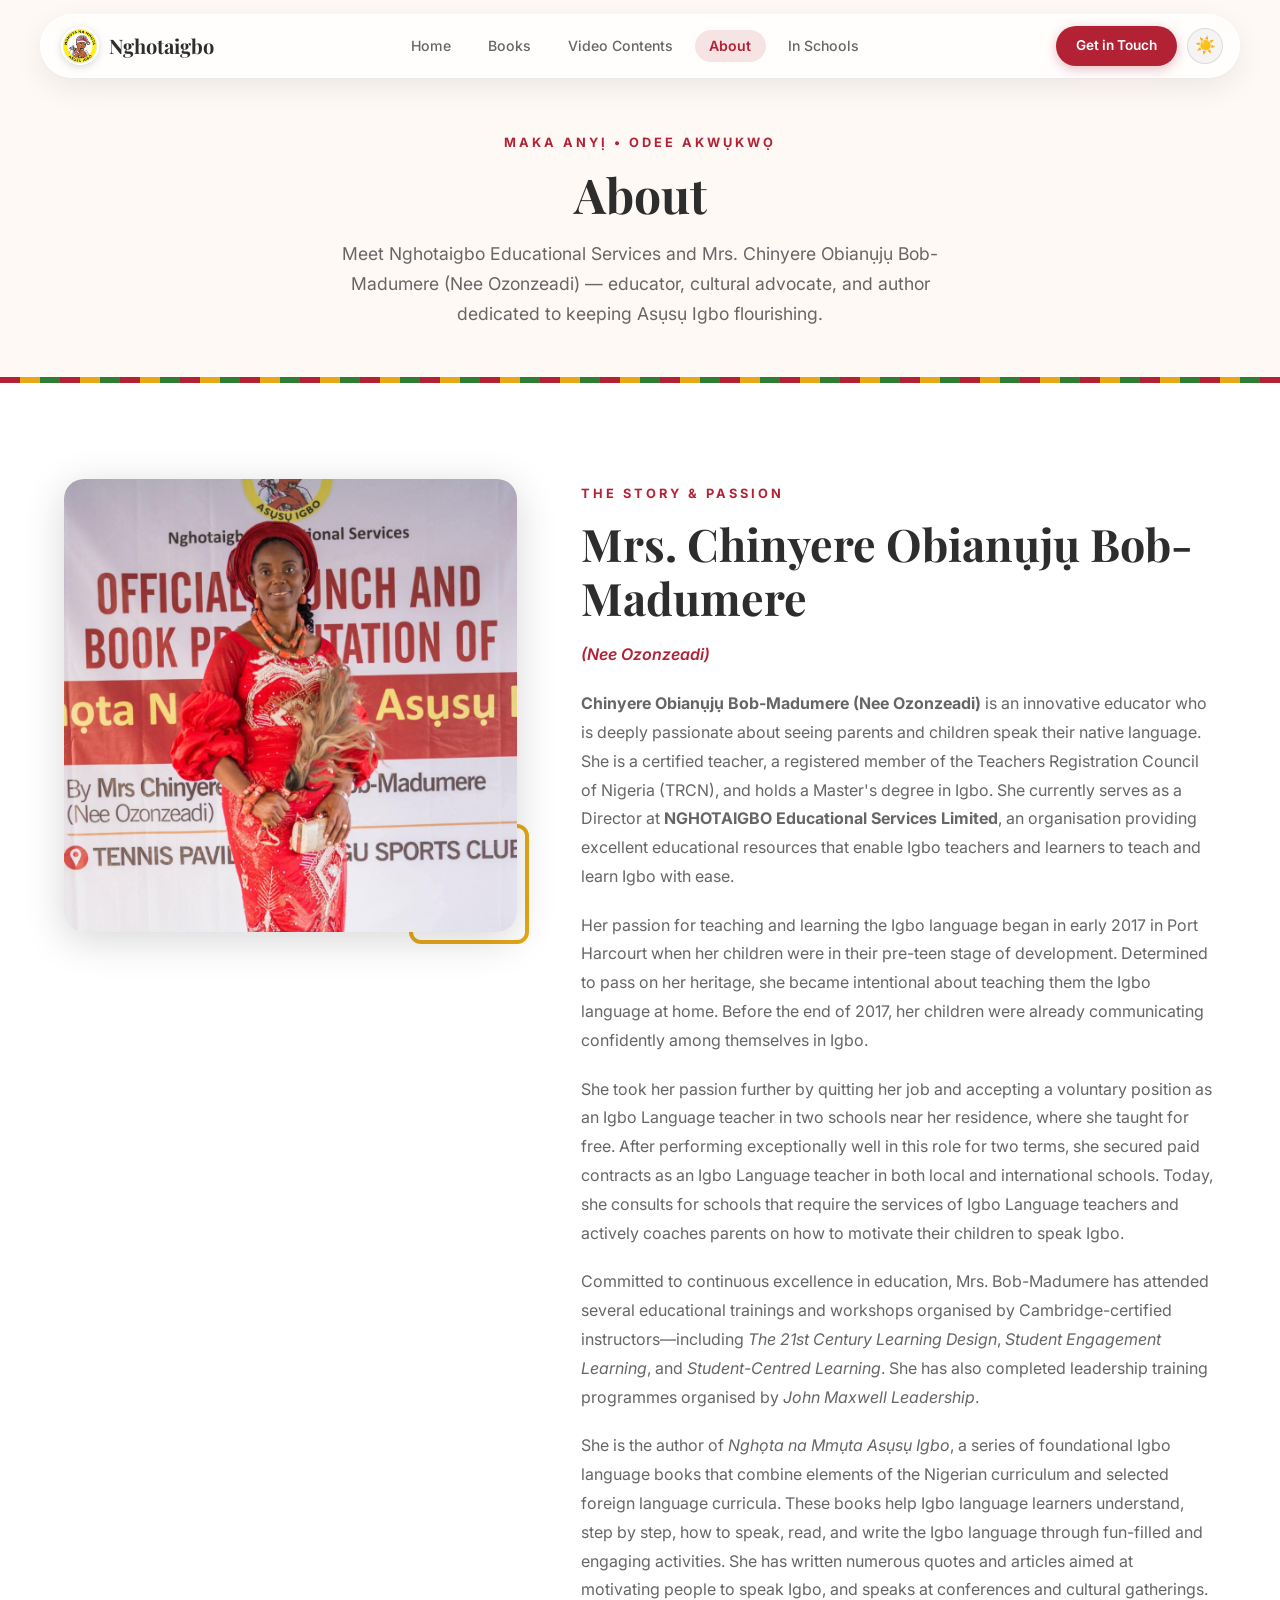
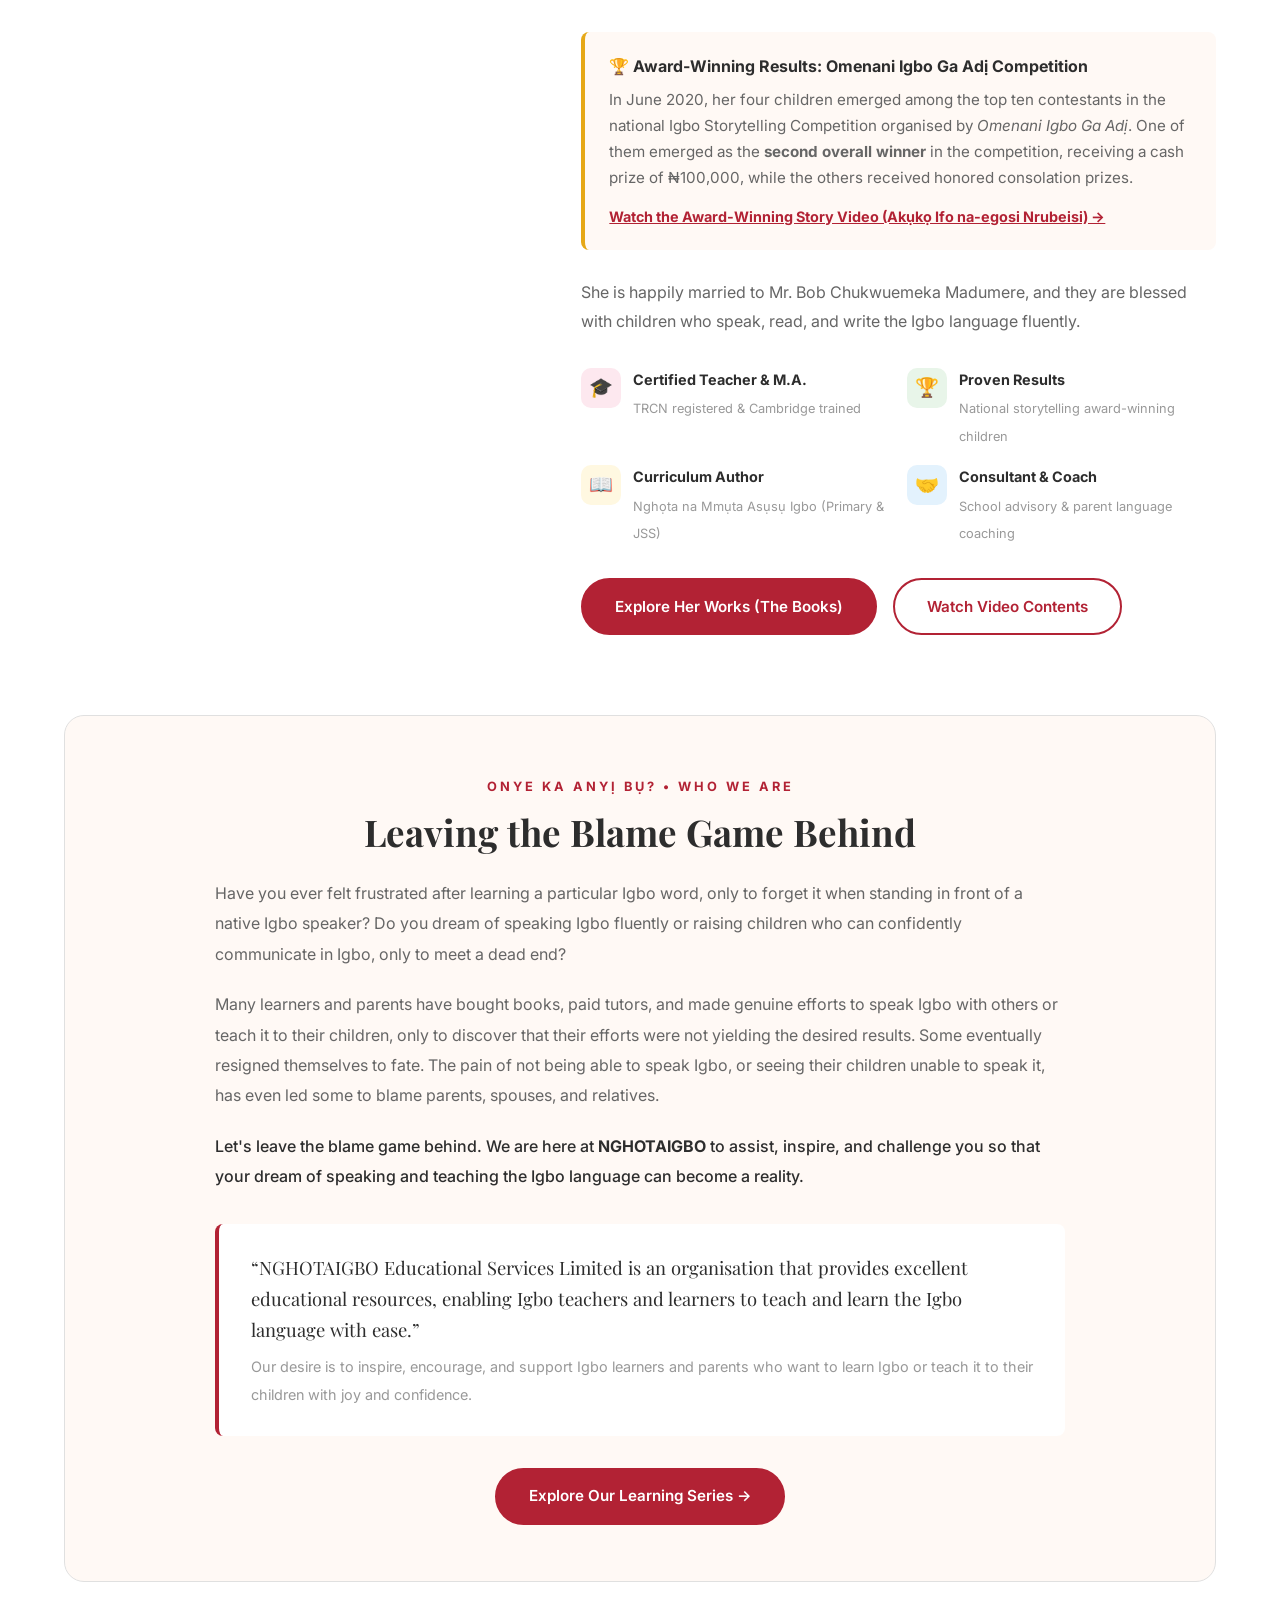
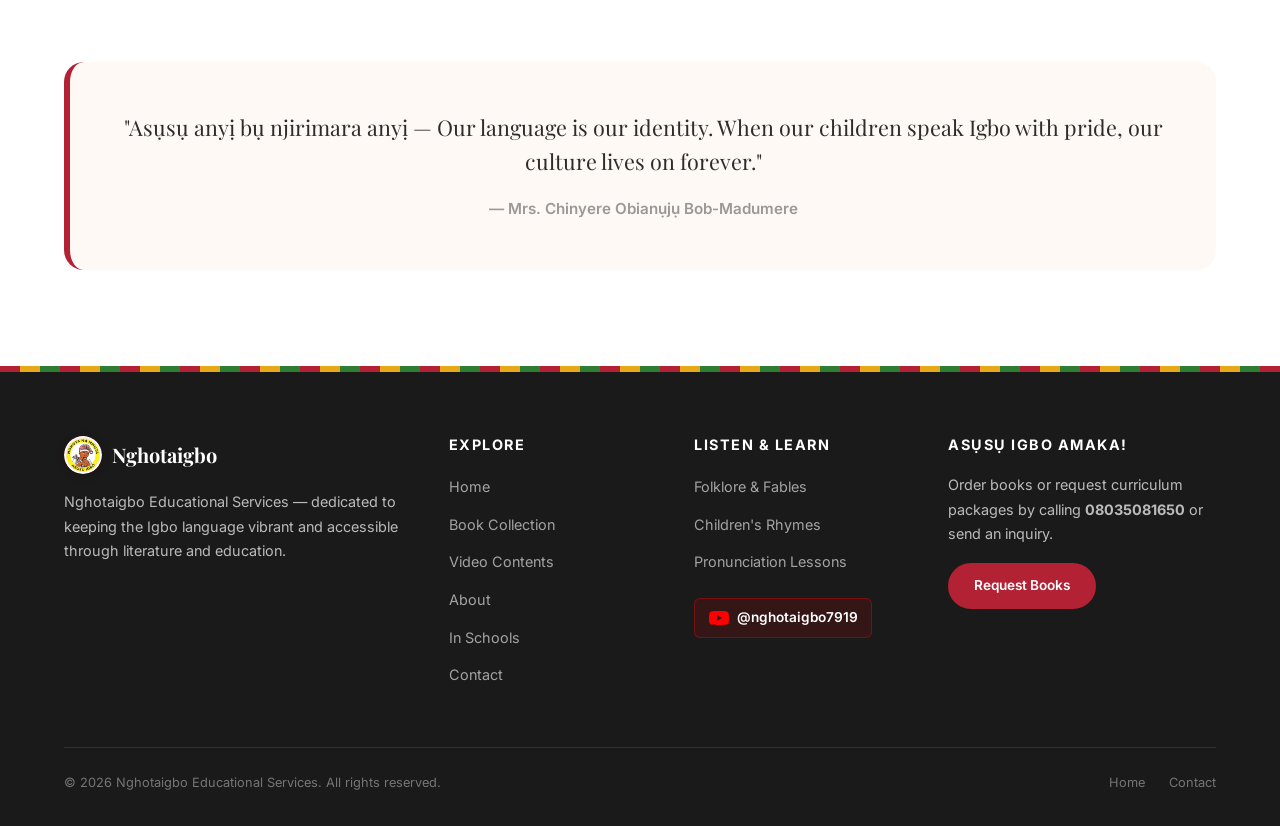
==== commit f29d9a35: "Enhance contact info card styling, add responsive footer columns, fix JSS image mobile display" ====
--- a/about.html
+++ b/about.html
@@ -219,29 +219,31 @@
           </p>
         </div>
 
-        <div>
-          <h4>Explore</h4>
-          <ul class="footer-links">
-            <li><a href="index.html">Home</a></li>
-            <li><a href="books.html">Book Collection</a></li>
-            <li><a href="stories.html">Video Contents</a></li>
-            <li><a href="about.html">About</a></li>
-            <li><a href="community.html">In Schools</a></li>
-            <li><a href="contact.html">Contact</a></li>
-          </ul>
-        </div>
-
-        <div>
-          <h4>Listen &amp; Learn</h4>
-          <ul class="footer-links">
-            <li><a href="stories.html">Folklore &amp; Fables</a></li>
-            <li><a href="stories.html">Children's Rhymes</a></li>
-            <li><a href="stories.html">Pronunciation Lessons</a></li>
-          </ul>
-          <a href="http://www.youtube.com/@nghotaigbo7919" target="_blank" rel="noopener" class="footer-yt-btn" aria-label="Visit YouTube Channel @nghotaigbo7919">
-            <svg viewBox="0 0 24 24"><path d="M23.498 6.186a3.016 3.016 0 0 0-2.122-2.136C19.505 3.545 12 3.545 12 3.545s-7.505 0-9.377.505A3.017 3.017 0 0 0 .502 6.186C0 8.07 0 12 0 12s0 3.93.502 5.814a3.016 3.016 0 0 0 2.122 2.136c1.871.505 9.376.505 9.376.505s7.505 0 9.377-.505a3.015 3.015 0 0 0 2.122-2.136C24 15.93 24 12 24 12s0-3.93-.502-5.814zM9.545 15.568V8.432L15.818 12l-6.273 3.568z"/></svg>
-            <span>@nghotaigbo7919</span>
-          </a>
+        <div class="footer-nav-columns">
+          <div>
+            <h4>Explore</h4>
+            <ul class="footer-links">
+              <li><a href="index.html">Home</a></li>
+              <li><a href="books.html">Book Collection</a></li>
+              <li><a href="stories.html">Video Contents</a></li>
+              <li><a href="about.html">About</a></li>
+              <li><a href="community.html">In Schools</a></li>
+              <li><a href="contact.html">Contact</a></li>
+            </ul>
+          </div>
+
+          <div>
+            <h4>Listen &amp; Learn</h4>
+            <ul class="footer-links">
+              <li><a href="stories.html">Folklore &amp; Fables</a></li>
+              <li><a href="stories.html">Children's Rhymes</a></li>
+              <li><a href="stories.html">Pronunciation Lessons</a></li>
+            </ul>
+            <a href="http://www.youtube.com/@nghotaigbo7919" target="_blank" rel="noopener" class="footer-yt-btn" aria-label="Visit YouTube Channel @nghotaigbo7919">
+              <svg viewBox="0 0 24 24"><path d="M23.498 6.186a3.016 3.016 0 0 0-2.122-2.136C19.505 3.545 12 3.545 12 3.545s-7.505 0-9.377.505A3.017 3.017 0 0 0 .502 6.186C0 8.07 0 12 0 12s0 3.93.502 5.814a3.016 3.016 0 0 0 2.122 2.136c1.871.505 9.376.505 9.376.505s7.505 0 9.377-.505a3.015 3.015 0 0 0 2.122-2.136C24 15.93 24 12 24 12s0-3.93-.502-5.814zM9.545 15.568V8.432L15.818 12l-6.273 3.568z"/></svg>
+              <span>@nghotaigbo7919</span>
+            </a>
+          </div>
         </div>
 
         <div class="footer-newsletter">
--- a/css/styles.css
+++ b/css/styles.css
@@ -1891,66 +1891,99 @@
 
 .contact-info {
   padding: 2.5rem;
-  background: var(--color-primary);
+  background: var(--color-bg-card);
+  border: 1.5px solid var(--color-border);
+  border-top: 4px solid var(--color-accent);
   border-radius: var(--radius-md);
-  color: #fff;
+  color: var(--color-text);
+  box-shadow: var(--shadow-sm);
 }
 
 .contact-info h3 {
-  color: #fff; font-size: 1.4rem;
+  color: var(--color-text);
+  font-family: var(--font-heading);
+  font-size: 1.4rem;
   margin-bottom: 0.75rem;
 }
 
 .contact-info > p {
-  color: rgba(255,255,255,0.8);
-  font-size: 0.9rem;
+  color: var(--color-text-light);
+  font-size: 0.92rem;
   margin-bottom: 2rem;
   line-height: 1.7;
 }
 
 .contact-detail {
-  display: flex; align-items: flex-start;
-  gap: 1rem; margin-bottom: 1.5rem;
+  display: flex;
+  align-items: flex-start;
+  gap: 1.15rem;
+  margin-bottom: 1.5rem;
 }
 
 .contact-detail-icon {
-  width: 40px; height: 40px; min-width: 40px;
-  border-radius: 10px;
-  background: rgba(255,255,255,0.15);
-  display: flex; align-items: center; justify-content: center;
-  font-size: 1.1rem;
+  width: 44px;
+  height: 44px;
+  min-width: 44px;
+  border-radius: 12px;
+  background: rgba(178, 34, 52, 0.08);
+  border: 1px solid var(--color-border);
+  display: flex;
+  align-items: center;
+  justify-content: center;
+  color: var(--color-primary);
+  transition: all var(--transition);
+}
+
+[data-theme="dark"] .contact-detail-icon {
+  background: rgba(255, 255, 255, 0.05);
+}
+
+.contact-detail-icon svg {
+  width: 22px;
+  height: 22px;
+  display: block;
 }
 
 .contact-detail-text strong {
-  display: block; font-size: 0.85rem;
-  margin-bottom: 0.2rem;
-  color: rgba(255,255,255,0.7);
-  font-weight: 500;
+  display: block;
+  font-size: 0.8rem;
+  text-transform: uppercase;
+  letter-spacing: 0.75px;
+  margin-bottom: 0.25rem;
+  color: var(--color-text-muted);
+  font-weight: 600;
 }
 
 .contact-detail-text span,
 .contact-detail-text a {
-  font-size: 0.95rem; color: #fff;
-}
-
-.contact-social {
-  display: flex; gap: 0.75rem;
-  margin-top: 2rem; padding-top: 1.5rem;
-  border-top: 1px solid rgba(255,255,255,0.2);
-}
-
-.contact-social a {
-  width: 40px; height: 40px;
-  border-radius: 10px;
-  background: rgba(255,255,255,0.12);
-  display: flex; align-items: center; justify-content: center;
-  color: #fff; font-size: 1.1rem;
-  transition: all var(--transition);
-}
-.contact-social a:hover {
-  background: rgba(255,255,255,0.25);
-  transform: translateY(-2px);
-  color: #fff;
+  font-size: 0.98rem;
+  color: var(--color-text);
+  line-height: 1.5;
+}
+
+.contact-email-link {
+  color: var(--color-primary) !important;
+  font-weight: 600;
+  text-decoration: underline;
+  transition: color var(--transition);
+}
+
+.contact-email-link:hover {
+  color: var(--color-primary-dark) !important;
+}
+
+.contact-tagline-box {
+  margin-top: 2rem;
+  padding-top: 1.5rem;
+  border-top: 1px solid var(--color-border);
+}
+
+.contact-tagline-text {
+  font-family: var(--font-serif);
+  font-size: 1.35rem;
+  font-style: italic;
+  color: var(--color-accent);
+  font-weight: 700;
 }
 
 .contact-form {
@@ -2018,6 +2051,50 @@
   transform: translateY(-1px);
 }
 
+/* ---------- JSS Featured Box Responsive ---------- */
+.jss-featured-box {
+  margin-top: 5rem;
+  background: var(--color-bg-warm);
+  border: 1.5px solid var(--color-border);
+  border-radius: var(--radius-lg);
+  padding: 3rem 2.5rem;
+}
+
+.jss-featured-grid {
+  display: grid;
+  grid-template-columns: 1fr 1fr;
+  gap: 3rem;
+  align-items: center;
+}
+
+.jss-featured-img-wrap {
+  border-radius: var(--radius-md);
+  overflow: hidden;
+  box-shadow: var(--shadow-lg);
+  width: 100%;
+}
+
+.jss-featured-img-wrap img {
+  width: 100%;
+  height: auto;
+  display: block;
+}
+
+@media (max-width: 860px) {
+  .jss-featured-box {
+    padding: 2rem 1.25rem !important;
+    margin-top: 3rem;
+  }
+  .jss-featured-grid {
+    grid-template-columns: 1fr !important;
+    gap: 2rem !important;
+  }
+  .jss-featured-img-wrap {
+    max-width: 440px;
+    margin: 0 auto;
+  }
+}
+
 /* ---------- Footer ---------- */
 .footer {
   background: #1A1A1A;
@@ -2027,9 +2104,15 @@
 
 .footer-grid {
   display: grid;
-  grid-template-columns: 2fr 1fr 1fr 1.5fr;
+  grid-template-columns: 1.8fr 2.4fr 1.4fr;
+  gap: 2.5rem;
+  margin-bottom: 3rem;
+}
+
+.footer-nav-columns {
+  display: grid;
+  grid-template-columns: 1fr 1fr;
   gap: 2rem;
-  margin-bottom: 3rem;
 }
 
 .footer-brand .nav-logo {
@@ -2283,7 +2366,7 @@
   }
 
   .school-grid { grid-template-columns: repeat(2, 1fr); }
-  .gallery-grid { grid-template-columns: 1fr 1fr; } grid-template-columns: 1fr 1fr; }
+  .gallery-grid { grid-template-columns: 1fr 1fr; }
 
   .lightbox-prev { left: 0.5rem; }
   .lightbox-next { right: 0.5rem; }
@@ -2295,6 +2378,7 @@
   .form-row { grid-template-columns: 1fr; }
 
   .footer-grid { grid-template-columns: 1fr; }
+  .footer-nav-columns { display: grid; grid-template-columns: 1fr 1fr; gap: 1.5rem; }
 
   .footer-bottom {
     flex-direction: column;
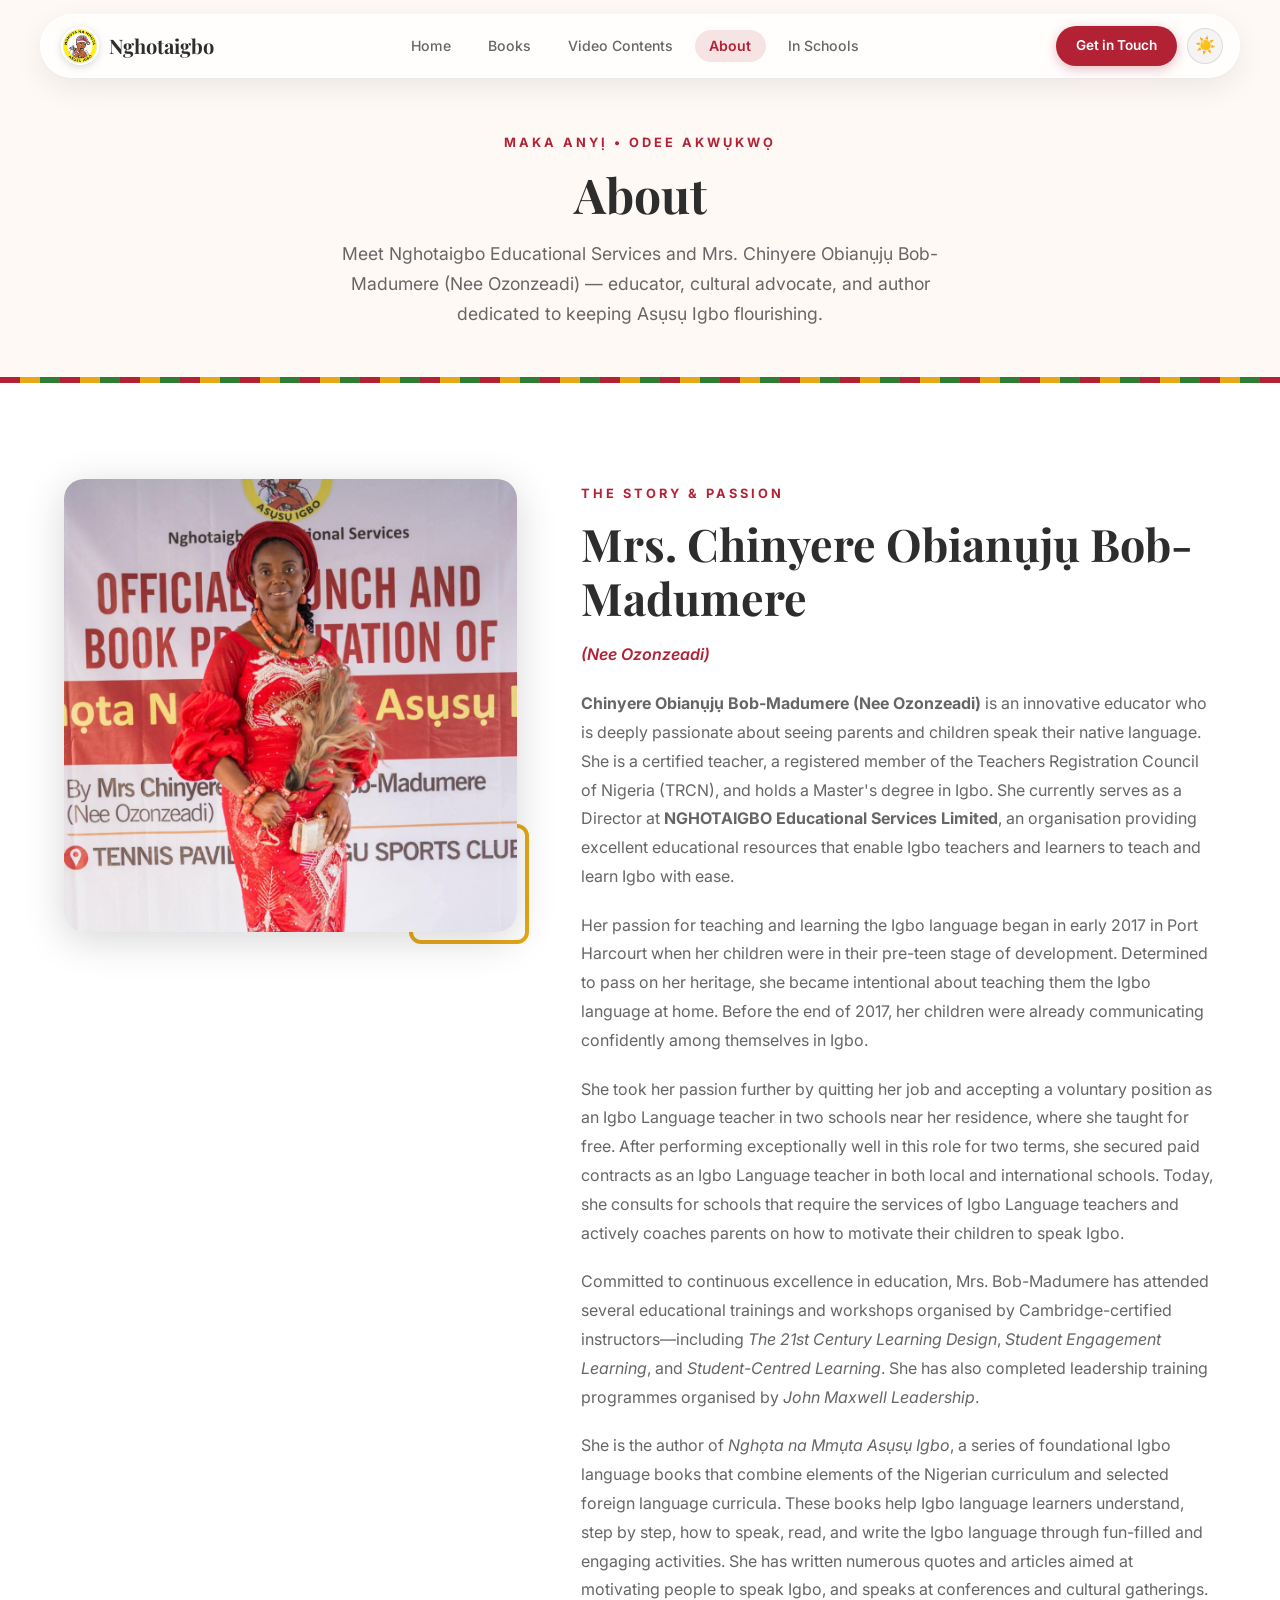
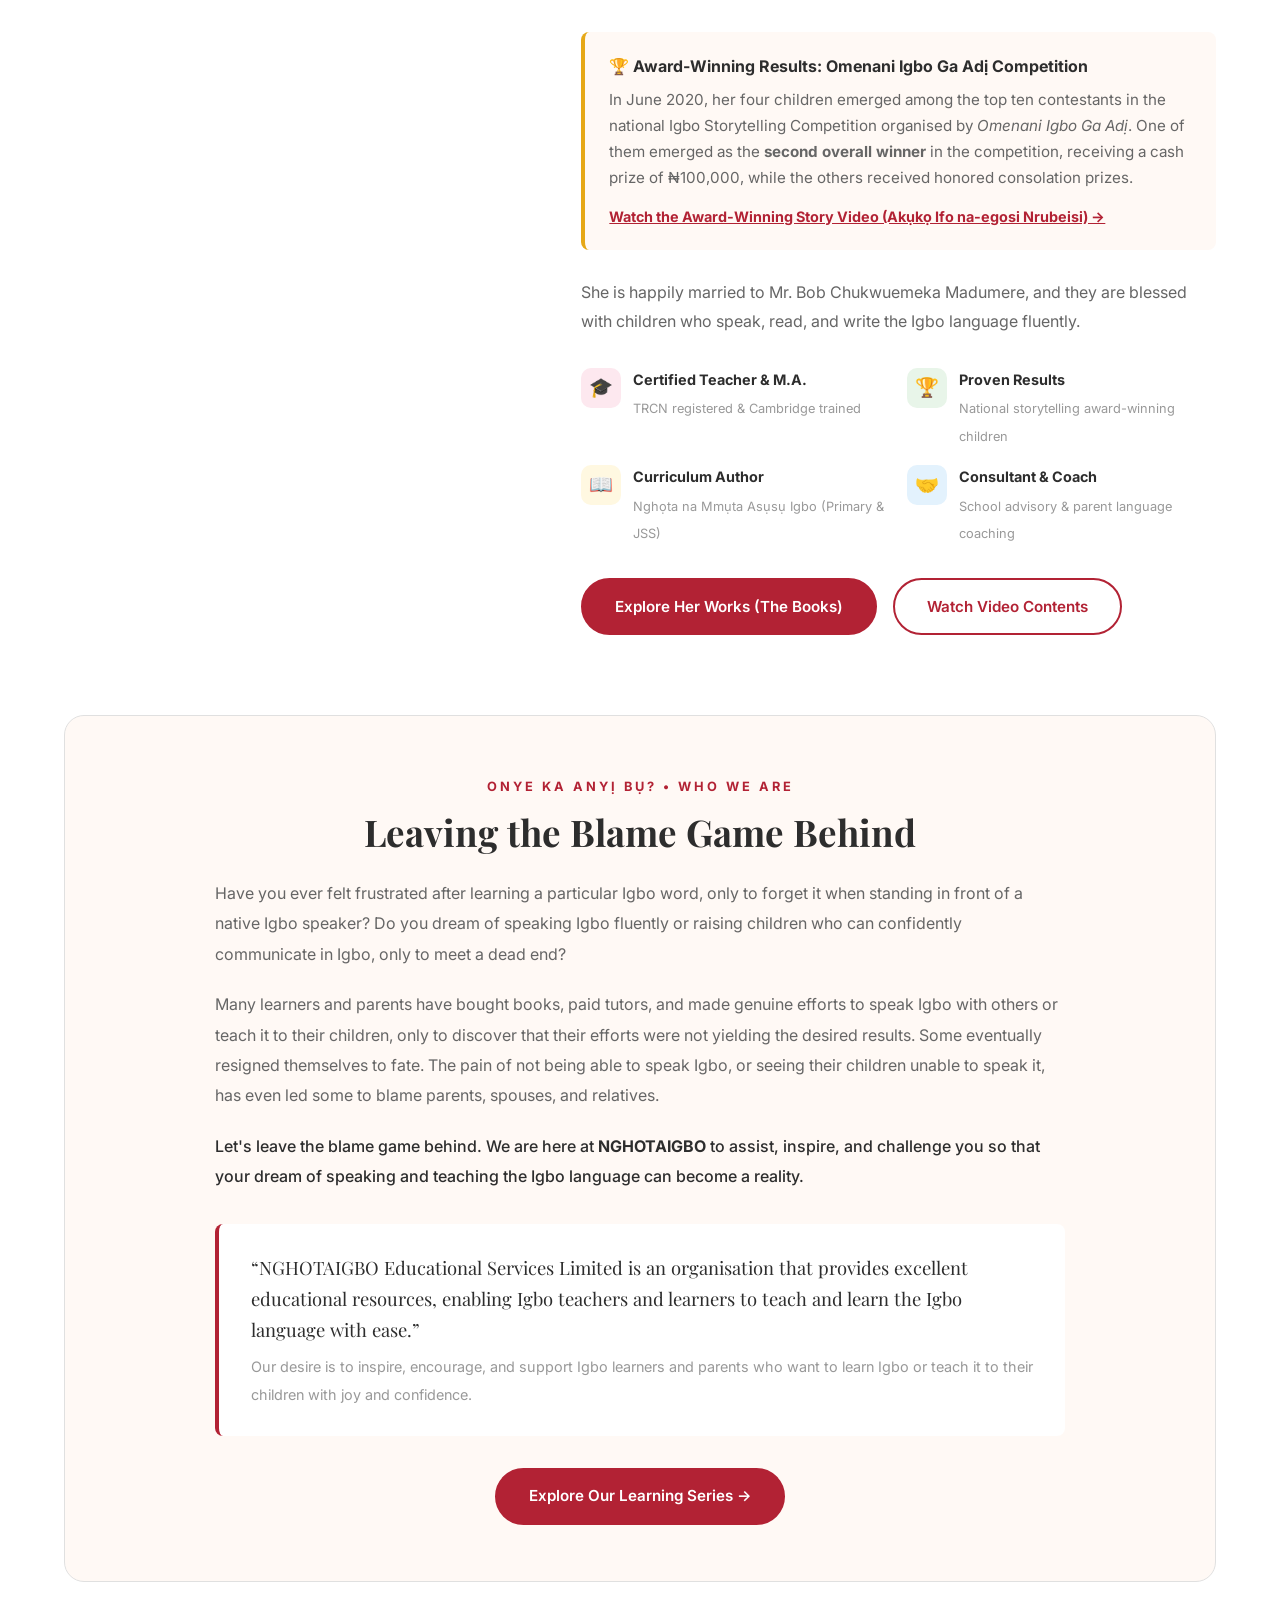
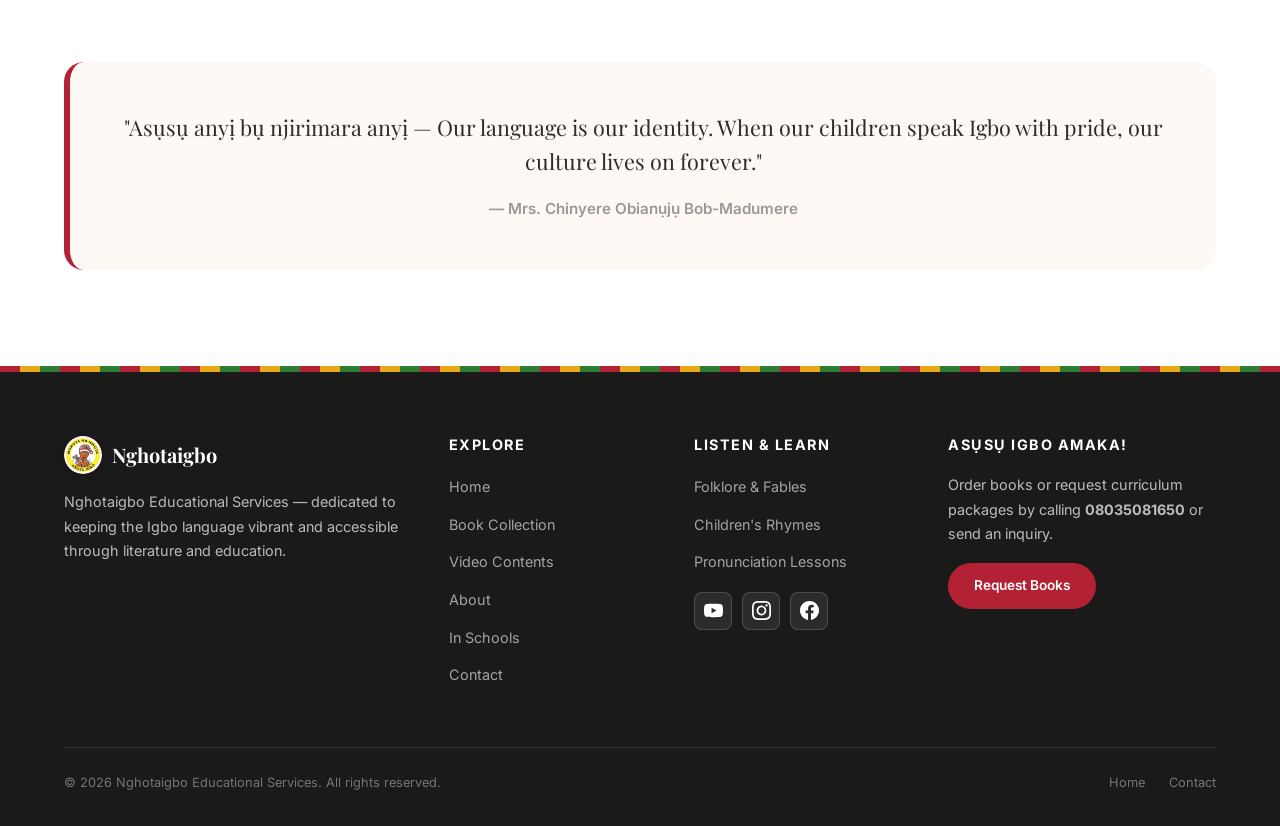
==== commit c054f1c1: "Add official Instagram, Facebook, and YouTube social channels to contact card, footers, mobile nav, " ====
--- a/about.html
+++ b/about.html
@@ -18,7 +18,7 @@
   <!-- ==================== NAVIGATION ==================== -->
   <nav class="navbar" role="navigation" aria-label="Main navigation">
     <div class="nav-container">
-      <a href="index.html" class="nav-logo">
+      <a href="/" class="nav-logo">
         <span class="nav-logo-icon">
           <img src="images/logo.jpg" alt="Nghotaigbo Logo" />
         </span>
@@ -26,16 +26,29 @@
       </a>
 
       <ul class="nav-links">
-        <li><a href="index.html">Home</a></li>
-        <li><a href="books.html">Books</a></li>
-        <li><a href="stories.html">Video Contents</a></li>
-        <li><a href="about.html" class="active">About</a></li>
-        <li><a href="community.html">In Schools</a></li>
-        <li class="mobile-only"><a href="contact.html" style="font-weight: 700; color: var(--color-primary);">Get in Touch &rarr;</a></li>
+        <li><a href="/">Home</a></li>
+        <li><a href="/books">Books</a></li>
+        <li><a href="/stories">Video Contents</a></li>
+        <li><a href="/about" class="active">About</a></li>
+        <li><a href="/community">In Schools</a></li>
+        <li class="mobile-only"><a href="/contact" style="font-weight: 700; color: var(--color-primary);">Get in Touch &rarr;</a></li>
+        <li class="mobile-only mobile-social-item">
+          <div class="mobile-social-row">
+            <a href="http://www.youtube.com/@nghotaigbo7919" target="_blank" rel="noopener" class="mobile-social-icon yt" aria-label="YouTube Channel @nghotaigbo7919" title="YouTube">
+              <svg viewBox="0 0 24 24" fill="currentColor"><path d="M23.498 6.186a3.016 3.016 0 0 0-2.122-2.136C19.505 3.545 12 3.545 12 3.545s-7.505 0-9.377.505A3.017 3.017 0 0 0 .502 6.186C0 8.07 0 12 0 12s0 3.93.502 5.814a3.016 3.016 0 0 0 2.122 2.136c1.871.505 9.376.505 9.376.505s7.505 0 9.377-.505a3.015 3.015 0 0 0 2.122-2.136C24 15.93 24 12 24 12s0-3.93-.502-5.814zM9.545 15.568V8.432L15.818 12l-6.273 3.568z"/></svg>
+            </a>
+            <a href="https://www.instagram.com/nghotaigbo/" target="_blank" rel="noopener" class="mobile-social-icon ig" aria-label="Instagram @nghotaigbo" title="Instagram">
+              <svg viewBox="0 0 24 24" fill="currentColor"><path d="M12 2.163c3.204 0 3.584.012 4.85.07 3.252.148 4.771 1.691 4.919 4.919.058 1.265.069 1.645.069 4.849 0 3.205-.012 3.584-.069 4.849-.149 3.225-1.664 4.771-4.919 4.919-1.266.058-1.644.07-4.85.07-3.204 0-3.584-.012-4.849-.07-3.26-.149-4.771-1.699-4.919-4.92-.058-1.265-.07-1.644-.07-4.849 0-3.204.013-3.583.07-4.849.149-3.227 1.664-4.771 4.919-4.919 1.266-.057 1.645-.069 4.849-.069zm0-2.163c-3.259 0-3.667.014-4.947.072-4.358.2-6.78 2.618-6.98 6.98-.059 1.281-.073 1.689-.073 4.948 0 3.259.014 3.668.072 4.948.2 4.358 2.618 6.78 6.98 6.98 1.281.058 1.689.072 4.948.072 3.259 0 3.668-.014 4.948-.072 4.354-.2 6.782-2.618 6.979-6.98.059-1.28.073-1.689.073-4.948 0-3.259-.014-3.667-.072-4.947-.196-4.354-2.617-6.78-6.979-6.98-1.281-.059-1.69-.073-4.949-.073zm0 5.838c-3.403 0-6.162 2.759-6.162 6.162s2.759 6.163 6.162 6.163 6.162-2.759 6.162-6.163c0-3.403-2.759-6.162-6.162-6.162zm0 10.162c-2.209 0-4-1.79-4-4 0-2.209 1.791-4 4-4s4 1.791 4 4c0 2.21-1.791 4-4 4zm6.406-11.845c-.796 0-1.441.645-1.441 1.44s.645 1.44 1.441 1.44c.795 0 1.439-.645 1.439-1.44s-.644-1.44-1.439-1.44z"/></svg>
+            </a>
+            <a href="https://www.facebook.com/share/18EYenKcrH" target="_blank" rel="noopener" class="mobile-social-icon fb" aria-label="Facebook Page" title="Facebook">
+              <svg viewBox="0 0 24 24" fill="currentColor"><path d="M24 12.073c0-6.627-5.373-12-12-12s-12 5.373-12 12c0 5.99 4.388 10.954 10.125 11.854v-8.385H7.078v-3.47h3.047V9.43c0-3.007 1.792-4.669 4.533-4.669 1.312 0 2.686.235 2.686.235v2.953H15.83c-1.491 0-1.956.925-1.956 1.874v2.25h3.328l-.532 3.47h-2.796v8.385C19.612 23.027 24 18.062 24 12.073z"/></svg>
+            </a>
+          </div>
+        </li>
       </ul>
 
       <div class="nav-actions">
-        <a href="contact.html" class="nav-cta-btn">Get in Touch</a>
+        <a href="/contact" class="nav-cta-btn">Get in Touch</a>
         <button class="theme-toggle" id="themeToggle" aria-label="Toggle dark/light theme" title="Toggle theme">
           <span class="icon-sun">☀️</span>
           <span class="icon-moon">🌙</span>
@@ -150,8 +163,8 @@
           </div>
 
           <div style="display: flex; gap: 1rem; flex-wrap: wrap; margin-top: 1.5rem;" class="reveal">
-            <a href="books.html" class="btn btn-primary">Explore Her Works (The Books)</a>
-            <a href="stories.html" class="btn btn-outline">Watch Video Contents</a>
+            <a href="/books" class="btn btn-primary">Explore Her Works (The Books)</a>
+            <a href="/stories" class="btn btn-outline">Watch Video Contents</a>
           </div>
         </div>
 
@@ -184,7 +197,7 @@
             </span>
           </div>
 
-          <a href="books.html" class="btn btn-primary">Explore Our Learning Series &rarr;</a>
+          <a href="/books" class="btn btn-primary">Explore Our Learning Series &rarr;</a>
         </div>
       </div>
 
@@ -208,7 +221,7 @@
     <div class="container">
       <div class="footer-grid">
         <div class="footer-brand">
-          <a href="index.html" class="nav-logo">
+          <a href="/" class="nav-logo">
             <span class="nav-logo-icon">
               <img src="images/logo.jpg" alt="Nghotaigbo Logo" />
             </span>
@@ -223,33 +236,40 @@
           <div>
             <h4>Explore</h4>
             <ul class="footer-links">
-              <li><a href="index.html">Home</a></li>
-              <li><a href="books.html">Book Collection</a></li>
-              <li><a href="stories.html">Video Contents</a></li>
-              <li><a href="about.html">About</a></li>
-              <li><a href="community.html">In Schools</a></li>
-              <li><a href="contact.html">Contact</a></li>
+              <li><a href="/">Home</a></li>
+              <li><a href="/books">Book Collection</a></li>
+              <li><a href="/stories">Video Contents</a></li>
+              <li><a href="/about">About</a></li>
+              <li><a href="/community">In Schools</a></li>
+              <li><a href="/contact">Contact</a></li>
             </ul>
           </div>
 
           <div>
             <h4>Listen &amp; Learn</h4>
             <ul class="footer-links">
-              <li><a href="stories.html">Folklore &amp; Fables</a></li>
-              <li><a href="stories.html">Children's Rhymes</a></li>
-              <li><a href="stories.html">Pronunciation Lessons</a></li>
+              <li><a href="/stories">Folklore &amp; Fables</a></li>
+              <li><a href="/stories">Children's Rhymes</a></li>
+              <li><a href="/stories">Pronunciation Lessons</a></li>
             </ul>
-            <a href="http://www.youtube.com/@nghotaigbo7919" target="_blank" rel="noopener" class="footer-yt-btn" aria-label="Visit YouTube Channel @nghotaigbo7919">
-              <svg viewBox="0 0 24 24"><path d="M23.498 6.186a3.016 3.016 0 0 0-2.122-2.136C19.505 3.545 12 3.545 12 3.545s-7.505 0-9.377.505A3.017 3.017 0 0 0 .502 6.186C0 8.07 0 12 0 12s0 3.93.502 5.814a3.016 3.016 0 0 0 2.122 2.136c1.871.505 9.376.505 9.376.505s7.505 0 9.377-.505a3.015 3.015 0 0 0 2.122-2.136C24 15.93 24 12 24 12s0-3.93-.502-5.814zM9.545 15.568V8.432L15.818 12l-6.273 3.568z"/></svg>
-              <span>@nghotaigbo7919</span>
-            </a>
+            <div class="footer-social-row">
+              <a href="http://www.youtube.com/@nghotaigbo7919" target="_blank" rel="noopener" class="footer-social-btn yt" aria-label="YouTube Channel @nghotaigbo7919" title="YouTube: @nghotaigbo7919">
+                <svg viewBox="0 0 24 24" fill="currentColor"><path d="M23.498 6.186a3.016 3.016 0 0 0-2.122-2.136C19.505 3.545 12 3.545 12 3.545s-7.505 0-9.377.505A3.017 3.017 0 0 0 .502 6.186C0 8.07 0 12 0 12s0 3.93.502 5.814a3.016 3.016 0 0 0 2.122 2.136c1.871.505 9.376.505 9.376.505s7.505 0 9.377-.505a3.015 3.015 0 0 0 2.122-2.136C24 15.93 24 12 24 12s0-3.93-.502-5.814zM9.545 15.568V8.432L15.818 12l-6.273 3.568z"/></svg>
+              </a>
+              <a href="https://www.instagram.com/nghotaigbo/" target="_blank" rel="noopener" class="footer-social-btn ig" aria-label="Instagram @nghotaigbo" title="Instagram: @nghotaigbo">
+                <svg viewBox="0 0 24 24" fill="currentColor"><path d="M12 2.163c3.204 0 3.584.012 4.85.07 3.252.148 4.771 1.691 4.919 4.919.058 1.265.069 1.645.069 4.849 0 3.205-.012 3.584-.069 4.849-.149 3.225-1.664 4.771-4.919 4.919-1.266.058-1.644.07-4.85.07-3.204 0-3.584-.012-4.849-.07-3.26-.149-4.771-1.699-4.919-4.92-.058-1.265-.07-1.644-.07-4.849 0-3.204.013-3.583.07-4.849.149-3.227 1.664-4.771 4.919-4.919 1.266-.057 1.645-.069 4.849-.069zm0-2.163c-3.259 0-3.667.014-4.947.072-4.358.2-6.78 2.618-6.98 6.98-.059 1.281-.073 1.689-.073 4.948 0 3.259.014 3.668.072 4.948.2 4.358 2.618 6.78 6.98 6.98 1.281.058 1.689.072 4.948.072 3.259 0 3.668-.014 4.948-.072 4.354-.2 6.782-2.618 6.979-6.98.059-1.28.073-1.689.073-4.948 0-3.259-.014-3.667-.072-4.947-.196-4.354-2.617-6.78-6.979-6.98-1.281-.059-1.69-.073-4.949-.073zm0 5.838c-3.403 0-6.162 2.759-6.162 6.162s2.759 6.163 6.162 6.163 6.162-2.759 6.162-6.163c0-3.403-2.759-6.162-6.162-6.162zm0 10.162c-2.209 0-4-1.79-4-4 0-2.209 1.791-4 4-4s4 1.791 4 4c0 2.21-1.791 4-4 4zm6.406-11.845c-.796 0-1.441.645-1.441 1.44s.645 1.44 1.441 1.44c.795 0 1.439-.645 1.439-1.44s-.644-1.44-1.439-1.44z"/></svg>
+              </a>
+              <a href="https://www.facebook.com/share/18EYenKcrH" target="_blank" rel="noopener" class="footer-social-btn fb" aria-label="Facebook Page" title="Facebook: Nghotaigbo">
+                <svg viewBox="0 0 24 24" fill="currentColor"><path d="M24 12.073c0-6.627-5.373-12-12-12s-12 5.373-12 12c0 5.99 4.388 10.954 10.125 11.854v-8.385H7.078v-3.47h3.047V9.43c0-3.007 1.792-4.669 4.533-4.669 1.312 0 2.686.235 2.686.235v2.953H15.83c-1.491 0-1.956.925-1.956 1.874v2.25h3.328l-.532 3.47h-2.796v8.385C19.612 23.027 24 18.062 24 12.073z"/></svg>
+              </a>
+            </div>
           </div>
         </div>
 
         <div class="footer-newsletter">
           <h4>Asụsụ Igbo Amaka!</h4>
           <p>Order books or request curriculum packages by calling <strong>08035081650</strong> or send an inquiry.</p>
-          <a href="contact.html?inquiry=BookPurchase" class="btn btn-primary" style="padding: 0.6rem 1.5rem; font-size: 0.85rem;">
+          <a href="/contact?inquiry=BookPurchase" class="btn btn-primary" style="padding: 0.6rem 1.5rem; font-size: 0.85rem;">
             Request Books
           </a>
         </div>
@@ -258,8 +278,8 @@
       <div class="footer-bottom">
         <span>&copy; 2026 Nghotaigbo Educational Services. All rights reserved.</span>
         <div class="footer-bottom-links">
-          <a href="index.html">Home</a>
-          <a href="contact.html">Contact</a>
+          <a href="/">Home</a>
+          <a href="/contact">Contact</a>
         </div>
       </div>
     </div>
--- a/css/styles.css
+++ b/css/styles.css
@@ -641,9 +641,13 @@
   background: rgba(0,0,0,0.5);
   z-index: 998;
   opacity: 0;
+  pointer-events: none;
   transition: opacity var(--transition);
 }
-.mobile-overlay.active { opacity: 1; }
+.mobile-overlay.active {
+  opacity: 1;
+  pointer-events: auto;
+}
 
 /* ---------- Hero Section ---------- */
 .hero {
@@ -1970,6 +1974,89 @@
 
 .contact-email-link:hover {
   color: var(--color-primary-dark) !important;
+}
+
+/* ---------- Contact Social Channels ---------- */
+.contact-social-section {
+  margin-top: 1.75rem;
+  padding-top: 1.5rem;
+  border-top: 1px solid var(--color-border);
+}
+
+.contact-social-label {
+  display: block;
+  font-size: 0.8rem;
+  text-transform: uppercase;
+  letter-spacing: 0.75px;
+  color: var(--color-text-muted);
+  font-weight: 700;
+  margin-bottom: 0.85rem;
+}
+
+.contact-social-grid {
+  display: flex;
+  flex-direction: column;
+  gap: 0.75rem;
+}
+
+.contact-social-card {
+  display: flex;
+  align-items: center;
+  gap: 0.85rem;
+  padding: 0.65rem 0.85rem;
+  border-radius: 10px;
+  background: var(--color-bg);
+  border: 1px solid var(--color-border);
+  text-decoration: none;
+  transition: all var(--transition);
+}
+
+.contact-social-card:hover {
+  transform: translateX(4px);
+  border-color: var(--color-primary);
+  box-shadow: var(--shadow-sm);
+}
+
+.contact-social-card-icon {
+  width: 34px;
+  height: 34px;
+  min-width: 34px;
+  border-radius: 8px;
+  display: flex;
+  align-items: center;
+  justify-content: center;
+  color: #FFFFFF;
+}
+
+.contact-social-card-icon svg {
+  width: 18px;
+  height: 18px;
+  display: block;
+}
+
+.contact-social-card-icon.yt {
+  background: #FF0000;
+}
+
+.contact-social-card-icon.ig {
+  background: radial-gradient(circle at 30% 107%, #fdf497 0%, #fdf497 5%, #fd5949 45%, #d6249f 60%, #285AEB 90%);
+}
+
+.contact-social-card-icon.fb {
+  background: #1877F2;
+}
+
+.contact-social-card-info strong {
+  display: block;
+  font-size: 0.85rem;
+  color: var(--color-text);
+  font-weight: 700;
+}
+
+.contact-social-card-info span {
+  display: block;
+  font-size: 0.8rem;
+  color: var(--color-text-light);
 }
 
 .contact-tagline-box {
@@ -2143,6 +2230,140 @@
   transition: color var(--transition);
 }
 .footer-links a:hover { color: #fff; }
+
+/* ---------- Footer Social Row ---------- */
+.footer-social-row {
+  display: flex;
+  align-items: center;
+  gap: 10px;
+  margin-top: 1rem;
+}
+
+.footer-social-btn {
+  display: inline-flex;
+  align-items: center;
+  justify-content: center;
+  width: 38px;
+  height: 38px;
+  border-radius: 8px;
+  background: rgba(255, 255, 255, 0.08);
+  border: 1px solid rgba(255, 255, 255, 0.15);
+  color: #FFFFFF !important;
+  transition: all var(--transition);
+}
+
+.footer-social-btn svg {
+  width: 19px;
+  height: 19px;
+  display: block;
+}
+
+.footer-social-btn.yt:hover {
+  background: #FF0000;
+  border-color: #FF0000;
+  transform: translateY(-2px);
+  box-shadow: 0 4px 12px rgba(255, 0, 0, 0.4);
+}
+
+.footer-social-btn.ig:hover {
+  background: radial-gradient(circle at 30% 107%, #fdf497 0%, #fdf497 5%, #fd5949 45%, #d6249f 60%, #285AEB 90%);
+  border-color: #d6249f;
+  transform: translateY(-2px);
+  box-shadow: 0 4px 12px rgba(214, 36, 159, 0.4);
+}
+
+.footer-social-btn.fb:hover {
+  background: #1877F2;
+  border-color: #1877F2;
+  transform: translateY(-2px);
+  box-shadow: 0 4px 12px rgba(24, 119, 242, 0.4);
+}
+
+/* Header social pills */
+.header-social-pills {
+  display: flex;
+  align-items: center;
+  gap: 10px;
+  flex-wrap: wrap;
+  margin-top: 1.5rem;
+}
+
+.header-social-pill {
+  display: inline-flex;
+  align-items: center;
+  gap: 8px;
+  padding: 0.55rem 1.15rem;
+  border-radius: 50px;
+  background: var(--color-bg-card);
+  border: 1px solid var(--color-border);
+  color: var(--color-text);
+  font-size: 0.88rem;
+  font-weight: 600;
+  text-decoration: none;
+  transition: all var(--transition);
+}
+
+.header-social-pill:hover {
+  transform: translateY(-2px);
+  border-color: var(--color-primary);
+  box-shadow: var(--shadow-sm);
+  color: var(--color-text);
+}
+
+.header-social-pill svg {
+  width: 18px;
+  height: 18px;
+}
+
+/* Mobile drawer social row */
+.mobile-social-item {
+  margin-top: 0.75rem;
+  padding-top: 0.5rem;
+  border-top: 1px dashed var(--color-border);
+}
+
+.mobile-social-row {
+  display: flex;
+  align-items: center;
+  gap: 12px;
+  padding: 0.5rem 0.25rem;
+}
+
+.mobile-social-icon {
+  display: inline-flex !important;
+  align-items: center;
+  justify-content: center;
+  width: 42px;
+  height: 42px;
+  border-radius: 10px;
+  color: #FFFFFF !important;
+  padding: 0 !important;
+  border: none !important;
+  box-shadow: var(--shadow-sm);
+  transition: transform var(--transition);
+}
+
+.mobile-social-icon:active {
+  transform: scale(0.92);
+}
+
+.mobile-social-icon svg {
+  width: 22px;
+  height: 22px;
+  display: block;
+}
+
+.mobile-social-icon.yt {
+  background: #FF0000 !important;
+}
+
+.mobile-social-icon.ig {
+  background: radial-gradient(circle at 30% 107%, #fdf497 0%, #fdf497 5%, #fd5949 45%, #d6249f 60%, #285AEB 90%) !important;
+}
+
+.mobile-social-icon.fb {
+  background: #1877F2 !important;
+}
 
 .footer-yt-btn {
   display: inline-flex;
@@ -2317,10 +2538,16 @@
     padding: 5rem 1.75rem 2rem;
     gap: 0.5rem;
     box-shadow: var(--shadow-xl);
-    transition: right var(--transition);
+    transition: right var(--transition), visibility var(--transition);
     z-index: 999;
+    visibility: hidden;
+    pointer-events: none;
   }
-  .nav-links.active { right: 0; }
+  .nav-links.active {
+    right: 0;
+    visibility: visible;
+    pointer-events: auto;
+  }
   .nav-links li { width: 100%; }
   .nav-links a {
     display: block;
@@ -2330,8 +2557,14 @@
     border-bottom: 1px solid var(--color-border);
   }
 
-  .mobile-overlay { display: block; }
-  .mobile-overlay.active { z-index: 998; }
+  .mobile-overlay {
+    display: block;
+    pointer-events: none;
+  }
+  .mobile-overlay.active {
+    z-index: 998;
+    pointer-events: auto;
+  }
 
   .nav-cta-btn {
     display: none; /* Accessible in the mobile nav */
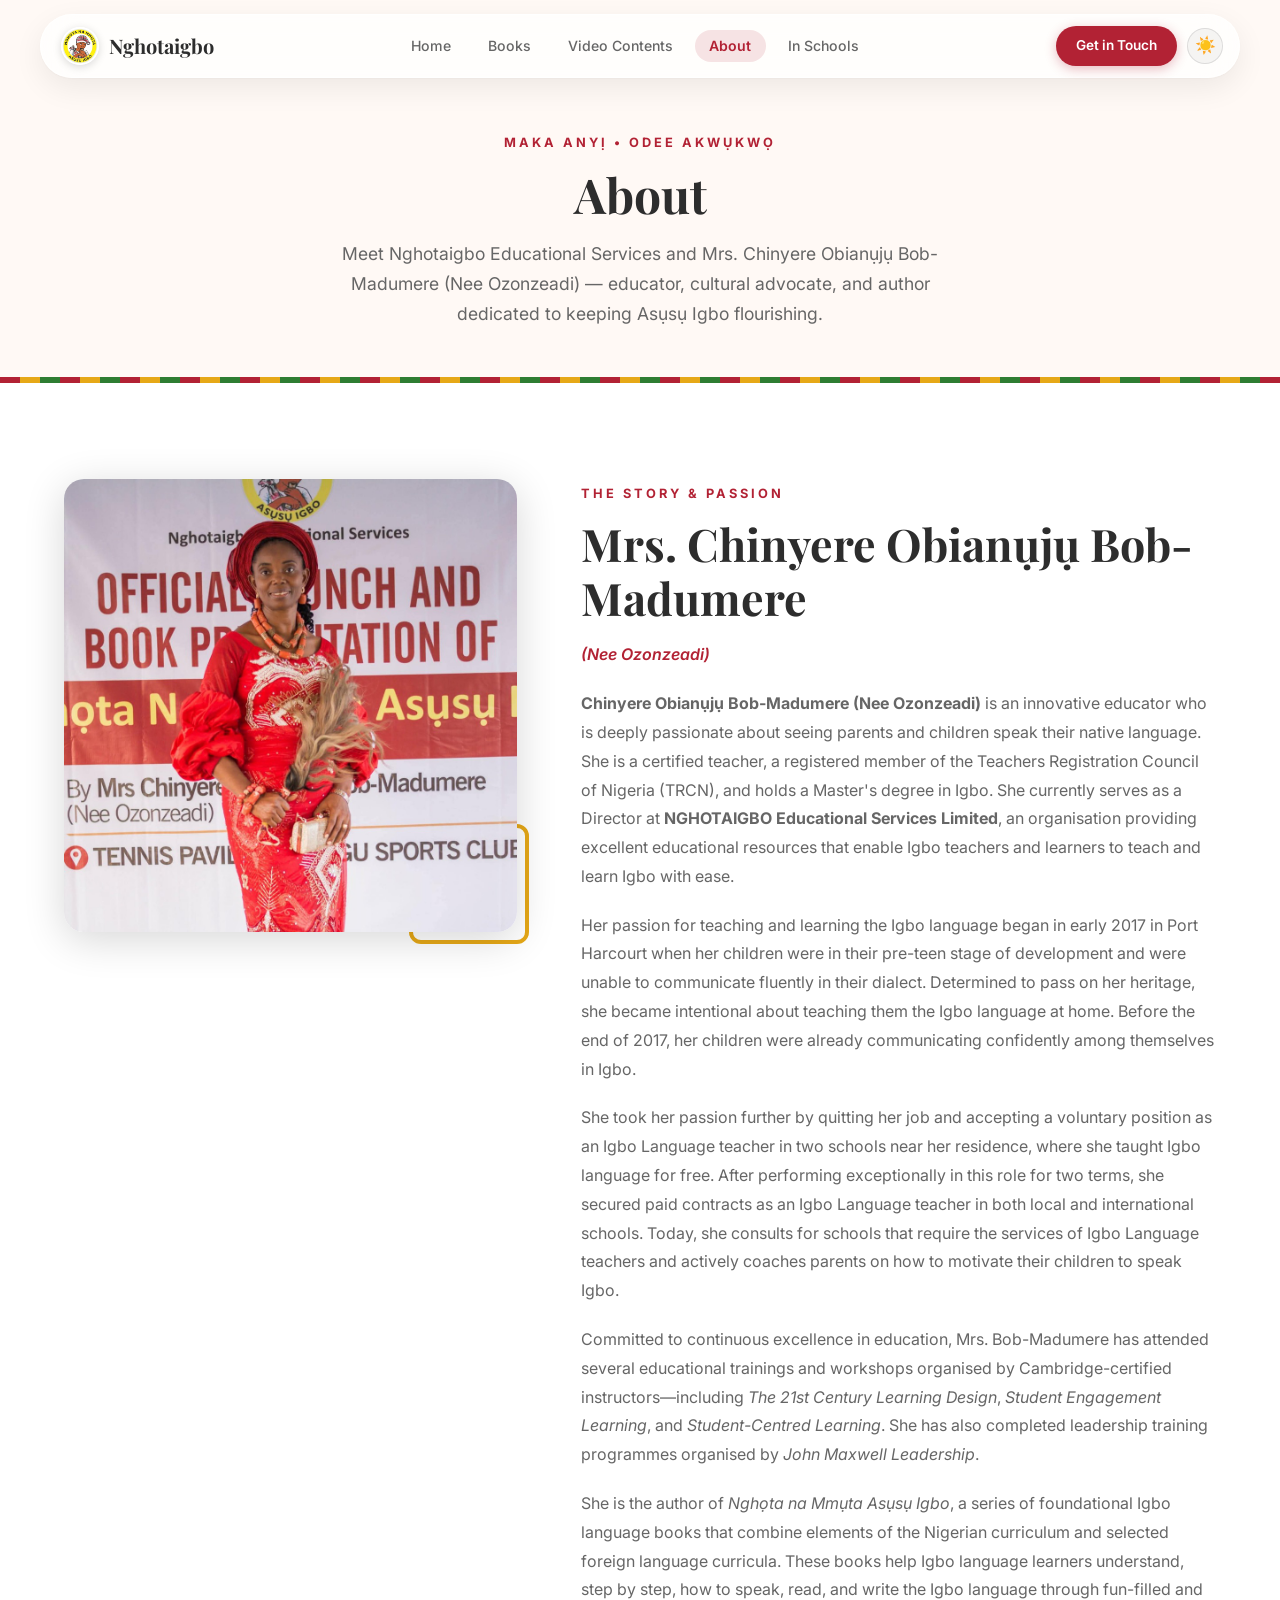
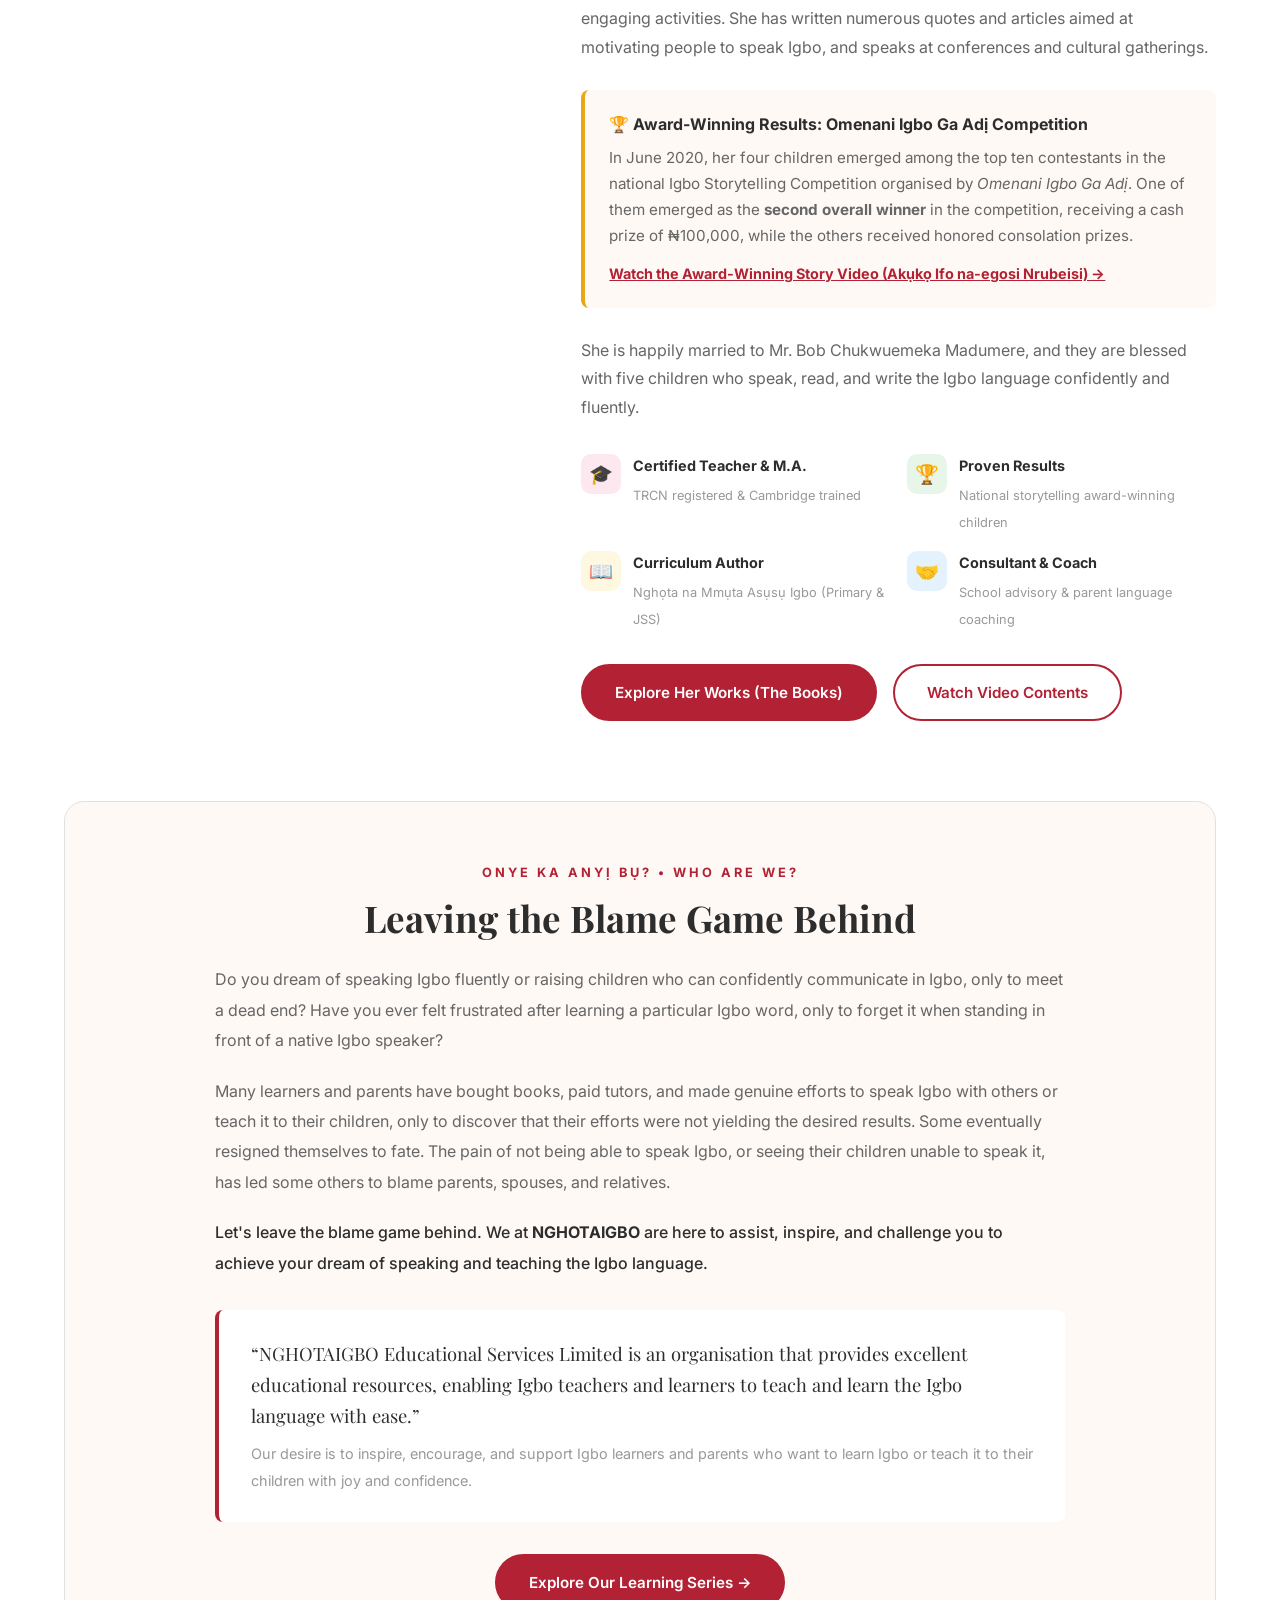
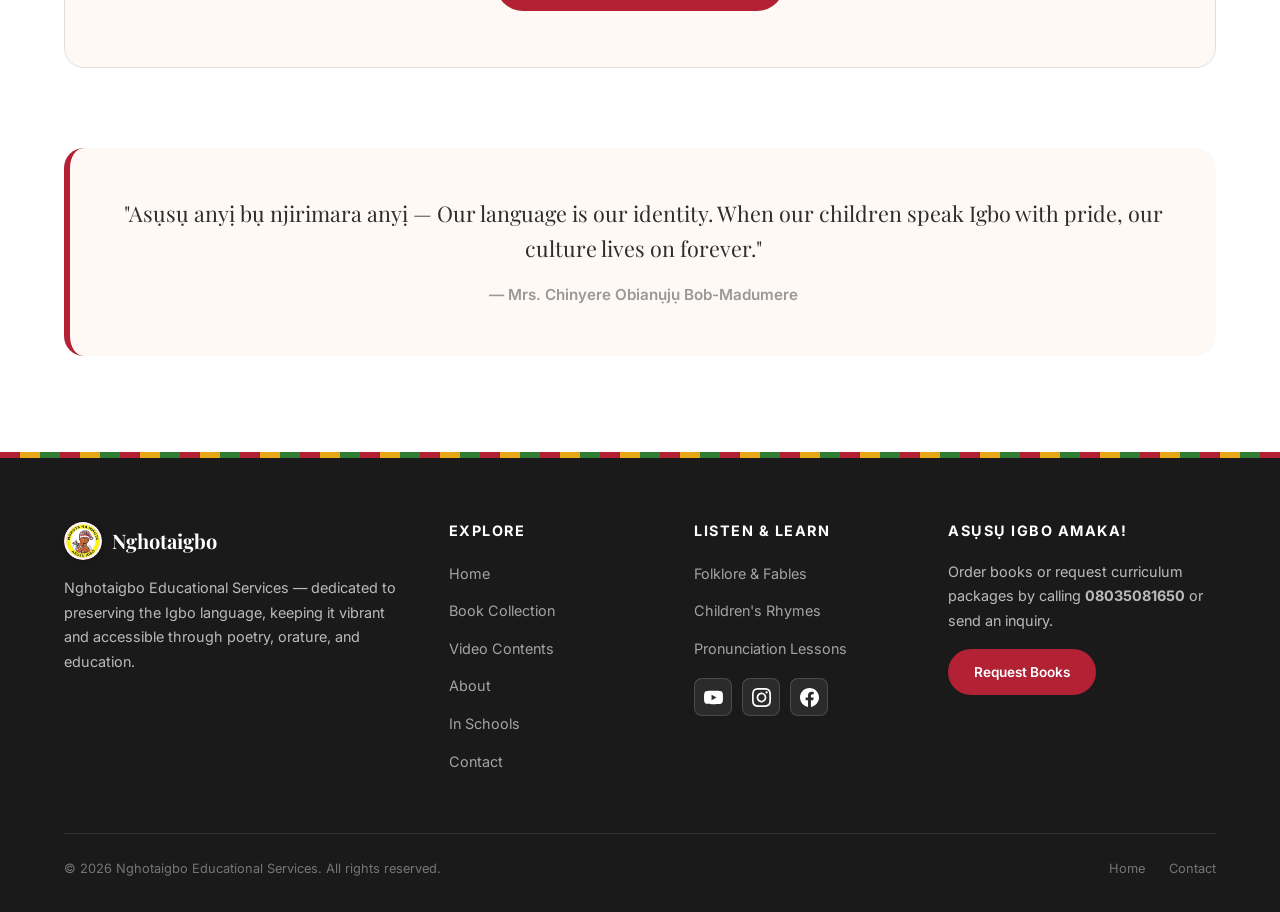
==== commit eb246be9: "Apply site text corrections: footer tagline, books, schools, videos, and about copy Co-Authored-By: " ====
--- a/about.html
+++ b/about.html
@@ -10,8 +10,11 @@
   <link rel="preconnect" href="https://fonts.gstatic.com" crossorigin />
   <link href="https://fonts.googleapis.com/css2?family=Inter:wght@400;500;600;700;800&family=Playfair+Display:ital,wght@0,500;0,700;0,800;1,500&display=swap" rel="stylesheet" />
 
-  <link rel="stylesheet" href="css/styles.css" />
-  <link rel="icon" href="images/logo.jpg" type="image/jpeg" />
+  <link rel="stylesheet" href="css/styles.css?v=2" />
+  <link rel="icon" href="/favicon.ico?v=2" sizes="any" />
+  <link rel="icon" type="image/png" sizes="32x32" href="/favicon-32x32.png?v=2" />
+  <link rel="icon" type="image/png" sizes="192x192" href="/favicon-192x192.png?v=2" />
+  <link rel="apple-touch-icon" href="/apple-touch-icon.png?v=2" />
 </head>
 <body>
 
@@ -99,11 +102,11 @@
           </p>
 
           <p class="reveal">
-            Her passion for teaching and learning the Igbo language began in early 2017 in Port Harcourt when her children were in their pre-teen stage of development. Determined to pass on her heritage, she became intentional about teaching them the Igbo language at home. Before the end of 2017, her children were already communicating confidently among themselves in Igbo.
-          </p>
-
-          <p class="reveal">
-            She took her passion further by quitting her job and accepting a voluntary position as an Igbo Language teacher in two schools near her residence, where she taught for free. After performing exceptionally well in this role for two terms, she secured paid contracts as an Igbo Language teacher in both local and international schools. Today, she consults for schools that require the services of Igbo Language teachers and actively coaches parents on how to motivate their children to speak Igbo.
+            Her passion for teaching and learning the Igbo language began in early 2017 in Port Harcourt when her children were in their pre-teen stage of development and were unable to communicate fluently in their dialect. Determined to pass on her heritage, she became intentional about teaching them the Igbo language at home. Before the end of 2017, her children were already communicating confidently among themselves in Igbo.
+          </p>
+
+          <p class="reveal">
+            She took her passion further by quitting her job and accepting a voluntary position as an Igbo Language teacher in two schools near her residence, where she taught Igbo language for free. After performing exceptionally in this role for two terms, she secured paid contracts as an Igbo Language teacher in both local and international schools. Today, she consults for schools that require the services of Igbo Language teachers and actively coaches parents on how to motivate their children to speak Igbo.
           </p>
 
           <p class="reveal">
@@ -127,7 +130,7 @@
           </div>
 
           <p class="reveal">
-            She is happily married to Mr. Bob Chukwuemeka Madumere, and they are blessed with children who speak, read, and write the Igbo language fluently.
+            She is happily married to Mr. Bob Chukwuemeka Madumere, and they are blessed with five children who speak, read, and write the Igbo language confidently and fluently.
           </p>
 
           <!-- Core Highlights -->
@@ -173,18 +176,18 @@
       <!-- Who We Are / Mission Section within About -->
       <div style="margin-top: 5rem; background: var(--color-bg-warm); border: 1.5px solid var(--color-border); border-radius: var(--radius-lg); padding: 3.5rem 2.5rem;" class="reveal">
         <div style="max-width: 850px; margin: 0 auto; text-align: center;">
-          <span class="section-label">Onye Ka Anyị Bụ? • Who We Are</span>
+          <span class="section-label">Onye Ka Anyị Bụ? • Who Are We?</span>
           <h2 style="font-size: clamp(1.6rem, 3.5vw, 2.3rem); margin-bottom: 1.5rem;">Leaving the Blame Game Behind</h2>
           
           <div style="text-align: left; font-size: 1rem; line-height: 1.9; color: var(--color-text-light); margin-bottom: 2rem;">
             <p style="margin-bottom: 1.25rem;">
-              Have you ever felt frustrated after learning a particular Igbo word, only to forget it when standing in front of a native Igbo speaker? Do you dream of speaking Igbo fluently or raising children who can confidently communicate in Igbo, only to meet a dead end?
+              Do you dream of speaking Igbo fluently or raising children who can confidently communicate in Igbo, only to meet a dead end? Have you ever felt frustrated after learning a particular Igbo word, only to forget it when standing in front of a native Igbo speaker?
             </p>
             <p style="margin-bottom: 1.25rem;">
-              Many learners and parents have bought books, paid tutors, and made genuine efforts to speak Igbo with others or teach it to their children, only to discover that their efforts were not yielding the desired results. Some eventually resigned themselves to fate. The pain of not being able to speak Igbo, or seeing their children unable to speak it, has even led some to blame parents, spouses, and relatives.
+              Many learners and parents have bought books, paid tutors, and made genuine efforts to speak Igbo with others or teach it to their children, only to discover that their efforts were not yielding the desired results. Some eventually resigned themselves to fate. The pain of not being able to speak Igbo, or seeing their children unable to speak it, has led some others to blame parents, spouses, and relatives.
             </p>
             <p style="margin-bottom: 1.25rem; font-weight: 500; color: var(--color-text);">
-              Let's leave the blame game behind. We are here at <strong>NGHOTAIGBO</strong> to assist, inspire, and challenge you so that your dream of speaking and teaching the Igbo language can become a reality.
+              Let's leave the blame game behind. We at <strong>NGHOTAIGBO</strong> are here to assist, inspire, and challenge you to achieve your dream of speaking and teaching the Igbo language.
             </p>
           </div>
 
@@ -228,7 +231,7 @@
             Nghotaigbo
           </a>
           <p>
-            Nghotaigbo Educational Services — dedicated to keeping the Igbo language vibrant and accessible through literature and education.
+            Nghotaigbo Educational Services — dedicated to preserving the Igbo language, keeping it vibrant and accessible through poetry, orature, and education.
           </p>
         </div>
 
--- a/css/styles.css
+++ b/css/styles.css
@@ -1147,7 +1147,7 @@
 
 .video-grid {
   display: grid;
-  grid-template-columns: repeat(auto-fit, minmax(340px, 1fr));
+  grid-template-columns: repeat(3, 1fr);
   gap: 2rem;
 }
 
@@ -1458,7 +1458,7 @@
 /* School Photo Cards */
 .school-grid {
   display: grid;
-  grid-template-columns: repeat(auto-fill, minmax(320px, 1fr));
+  grid-template-columns: repeat(3, 1fr);
   gap: 1.75rem;
 }
 
@@ -2507,6 +2507,16 @@
 
 @media (min-width: 961px) {
   .mobile-only { display: none !important; }
+
+  /* In 3-column desktop view, center orphan single card on the last row */
+  .card-center-orphan,
+  .video-grid:not([data-active-filter]) .video-card:nth-child(4),
+  .video-grid[data-active-filter="all"] .video-card:nth-child(4),
+  .video-grid > .video-card:last-child,
+  .school-grid .school-card:nth-child(7),
+  .school-grid > .school-card:last-child {
+    grid-column: 2 !important;
+  }
 }
 
 @media (max-width: 960px) {
@@ -2599,12 +2609,23 @@
   }
 
   .school-grid { grid-template-columns: repeat(2, 1fr); }
+  .school-card:nth-child(7),
+  .school-card.card-center-orphan {
+    grid-column: 1 / -1 !important;
+    justify-self: center !important;
+    width: 100% !important;
+    max-width: 440px !important;
+  }
   .gallery-grid { grid-template-columns: 1fr 1fr; }
 
   .lightbox-prev { left: 0.5rem; }
   .lightbox-next { right: 0.5rem; }
 
   .video-grid { grid-template-columns: 1fr; }
+  .video-card:nth-child(4),
+  .video-card.card-center-orphan {
+    grid-column: auto !important;
+  }
 
   .about-highlights { grid-template-columns: 1fr; }
 
@@ -2638,5 +2659,10 @@
   }
   .newsletter-form { flex-direction: column; }
   .school-grid { grid-template-columns: 1fr; }
+  .school-card:nth-child(7),
+  .school-card.card-center-orphan {
+    grid-column: auto !important;
+    max-width: 100% !important;
+  }
   .gallery-grid { grid-template-columns: 1fr; }
 }
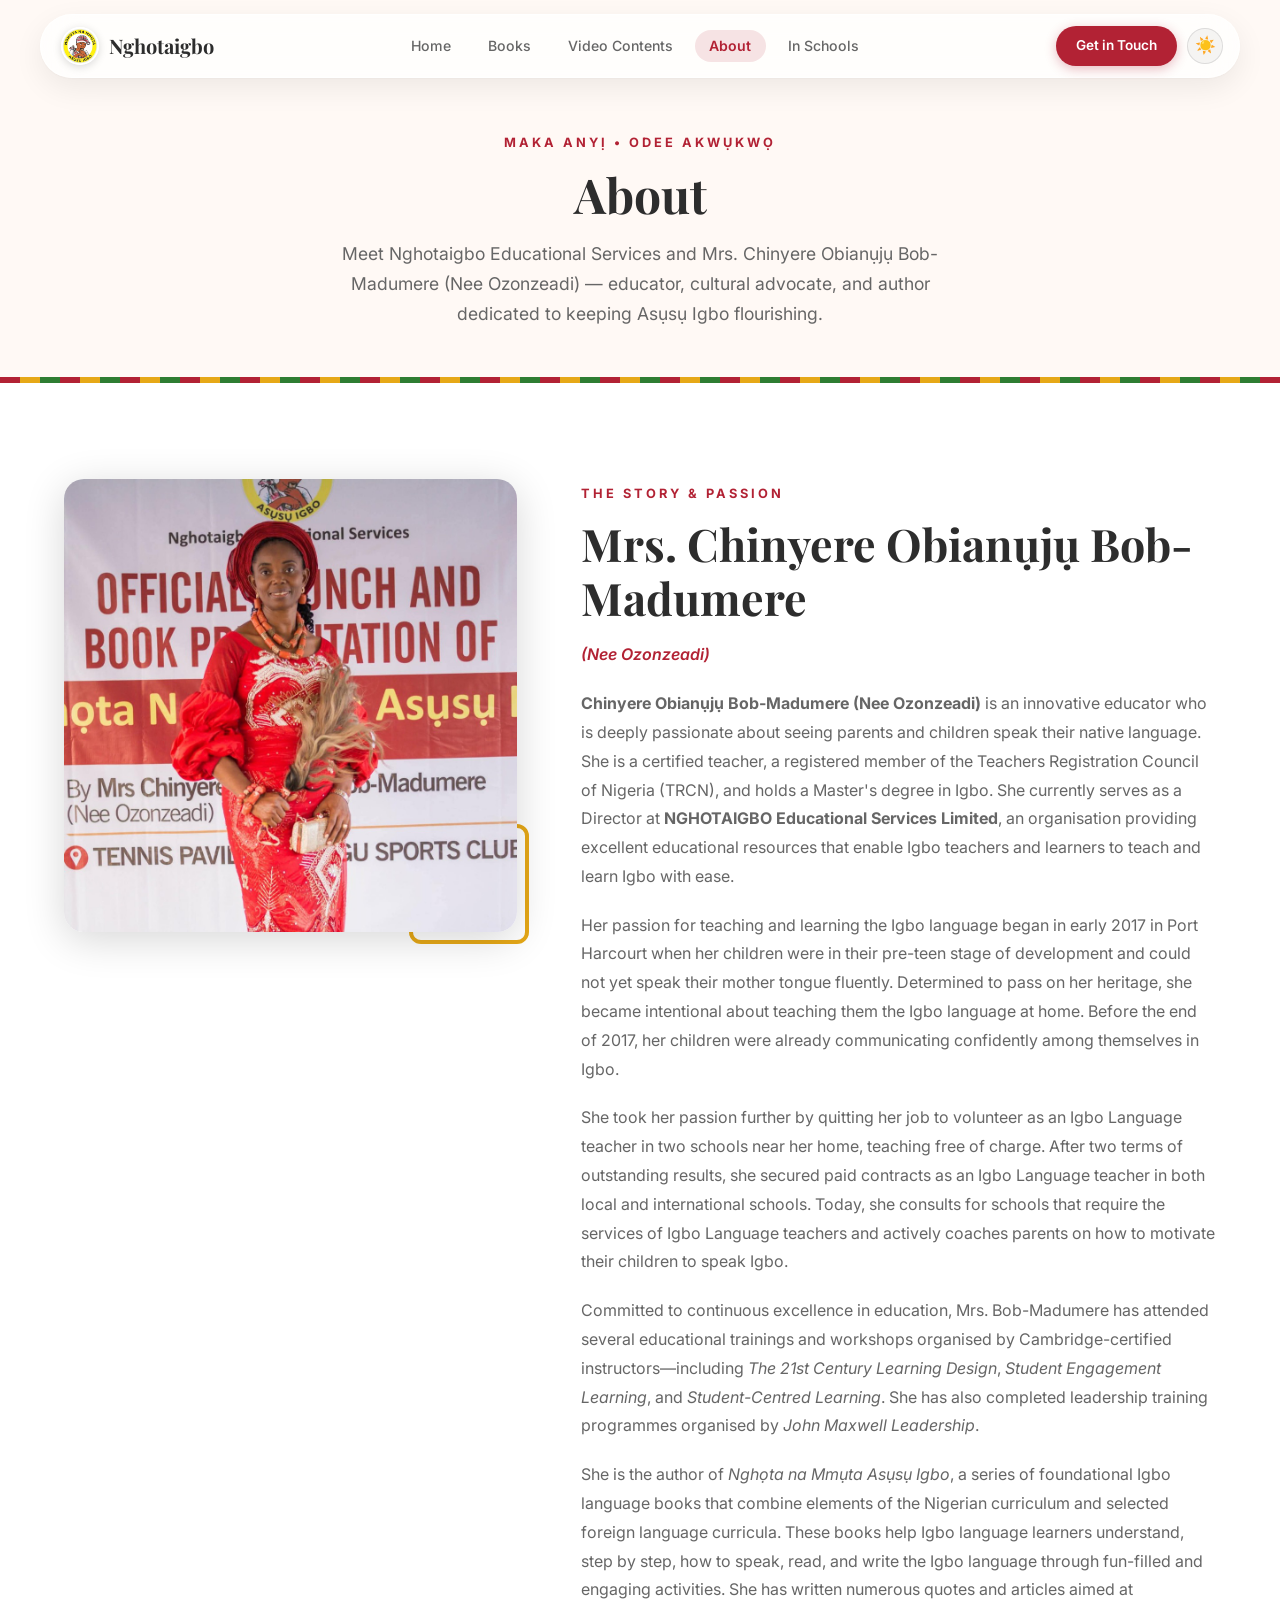
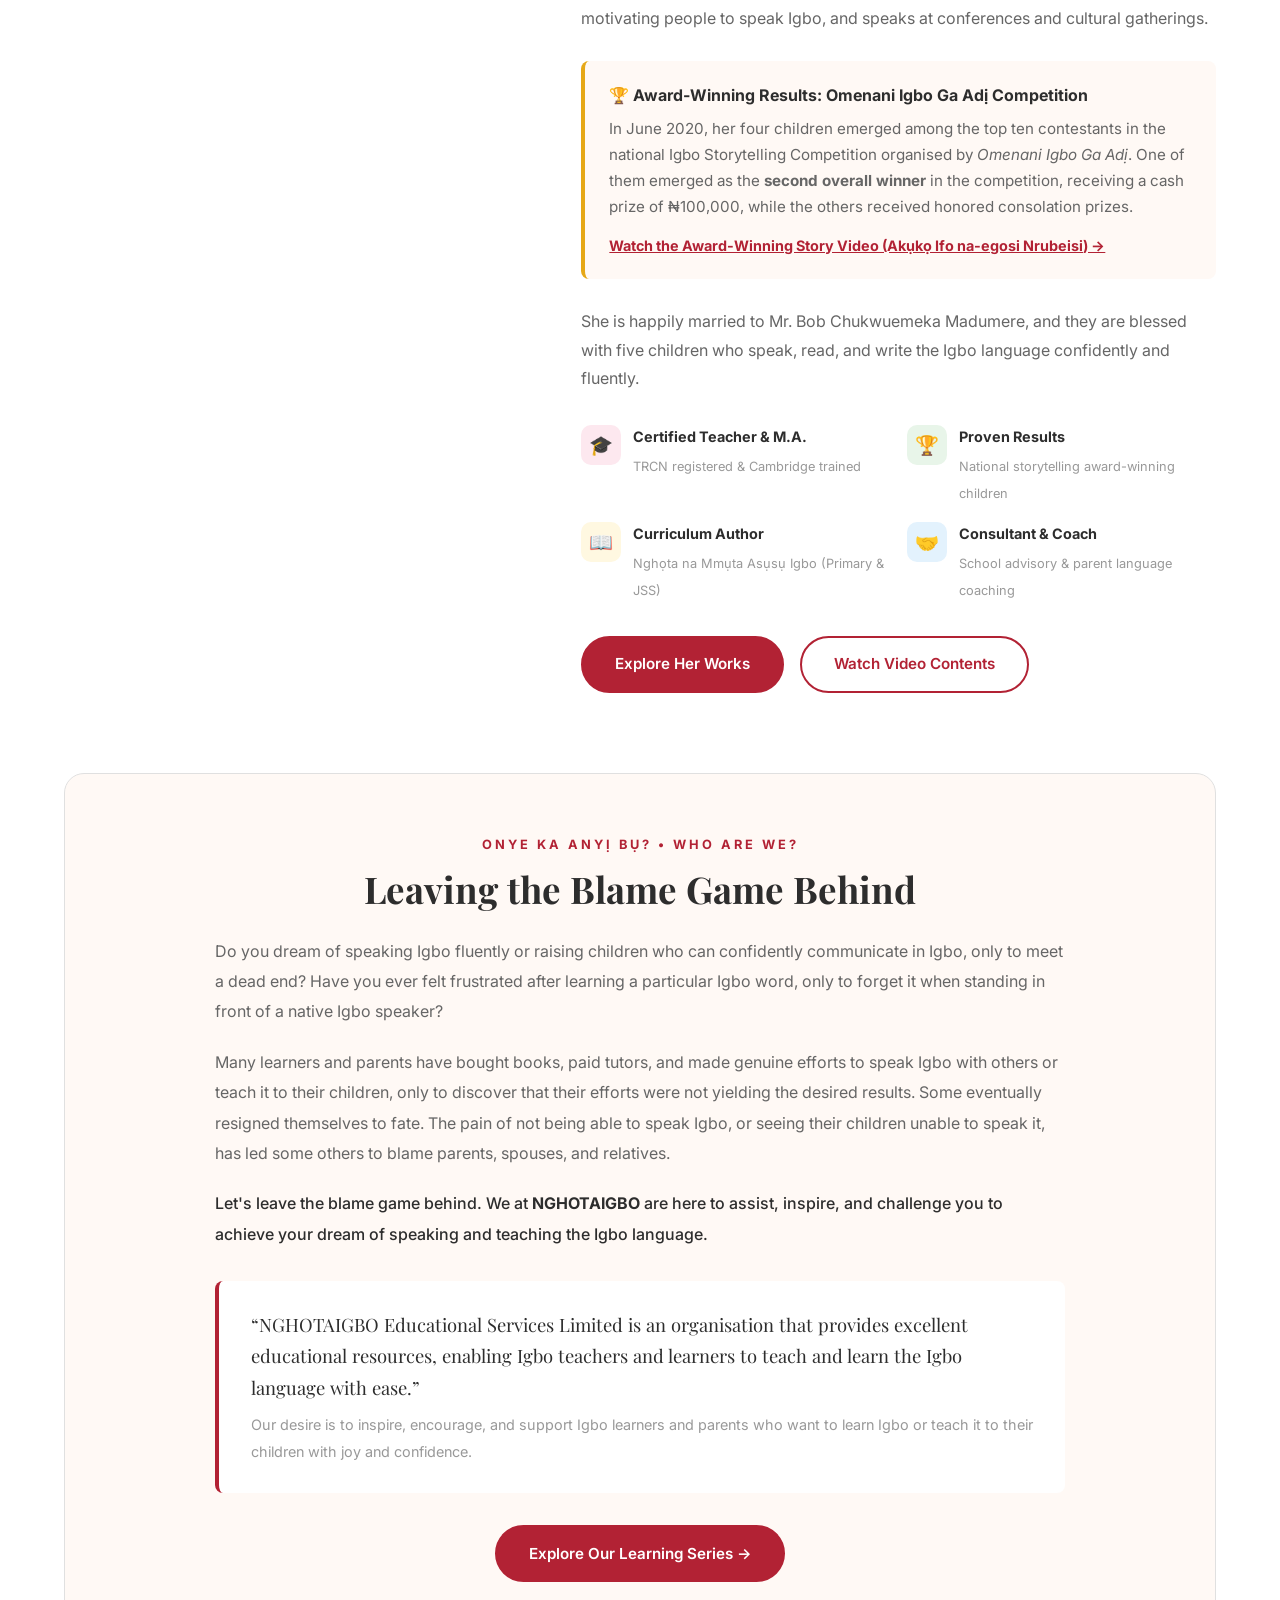
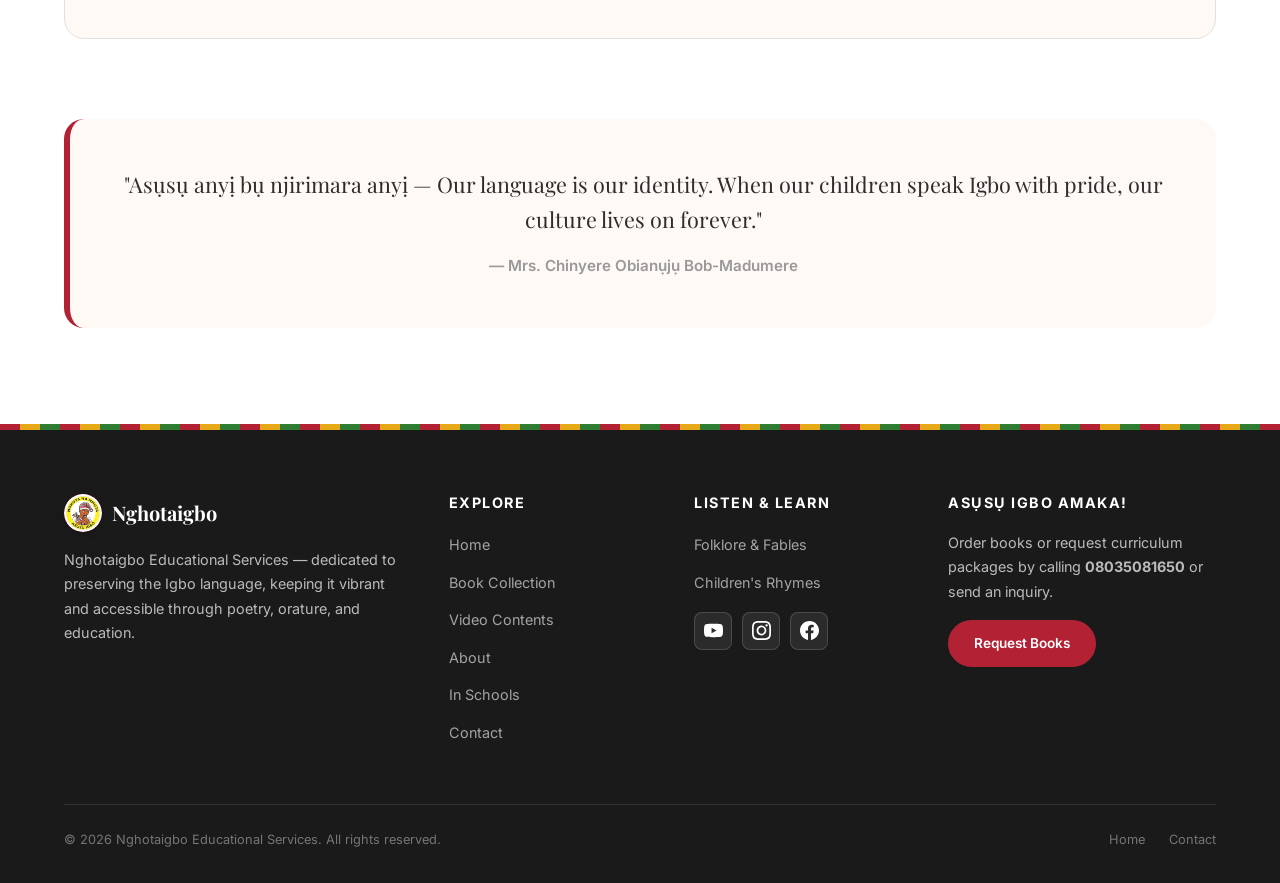
==== commit a41d857d: "Refine copy corrections: remove duplicate author line on Books, drop Pronunciation Lessons footer li" ====
--- a/about.html
+++ b/about.html
@@ -102,11 +102,11 @@
           </p>
 
           <p class="reveal">
-            Her passion for teaching and learning the Igbo language began in early 2017 in Port Harcourt when her children were in their pre-teen stage of development and were unable to communicate fluently in their dialect. Determined to pass on her heritage, she became intentional about teaching them the Igbo language at home. Before the end of 2017, her children were already communicating confidently among themselves in Igbo.
-          </p>
-
-          <p class="reveal">
-            She took her passion further by quitting her job and accepting a voluntary position as an Igbo Language teacher in two schools near her residence, where she taught Igbo language for free. After performing exceptionally in this role for two terms, she secured paid contracts as an Igbo Language teacher in both local and international schools. Today, she consults for schools that require the services of Igbo Language teachers and actively coaches parents on how to motivate their children to speak Igbo.
+            Her passion for teaching and learning the Igbo language began in early 2017 in Port Harcourt when her children were in their pre-teen stage of development and could not yet speak their mother tongue fluently. Determined to pass on her heritage, she became intentional about teaching them the Igbo language at home. Before the end of 2017, her children were already communicating confidently among themselves in Igbo.
+          </p>
+
+          <p class="reveal">
+            She took her passion further by quitting her job to volunteer as an Igbo Language teacher in two schools near her home, teaching free of charge. After two terms of outstanding results, she secured paid contracts as an Igbo Language teacher in both local and international schools. Today, she consults for schools that require the services of Igbo Language teachers and actively coaches parents on how to motivate their children to speak Igbo.
           </p>
 
           <p class="reveal">
@@ -166,7 +166,7 @@
           </div>
 
           <div style="display: flex; gap: 1rem; flex-wrap: wrap; margin-top: 1.5rem;" class="reveal">
-            <a href="/books" class="btn btn-primary">Explore Her Works (The Books)</a>
+            <a href="/books" class="btn btn-primary">Explore Her Works</a>
             <a href="/stories" class="btn btn-outline">Watch Video Contents</a>
           </div>
         </div>
@@ -253,7 +253,6 @@
             <ul class="footer-links">
               <li><a href="/stories">Folklore &amp; Fables</a></li>
               <li><a href="/stories">Children's Rhymes</a></li>
-              <li><a href="/stories">Pronunciation Lessons</a></li>
             </ul>
             <div class="footer-social-row">
               <a href="http://www.youtube.com/@nghotaigbo7919" target="_blank" rel="noopener" class="footer-social-btn yt" aria-label="YouTube Channel @nghotaigbo7919" title="YouTube: @nghotaigbo7919">
